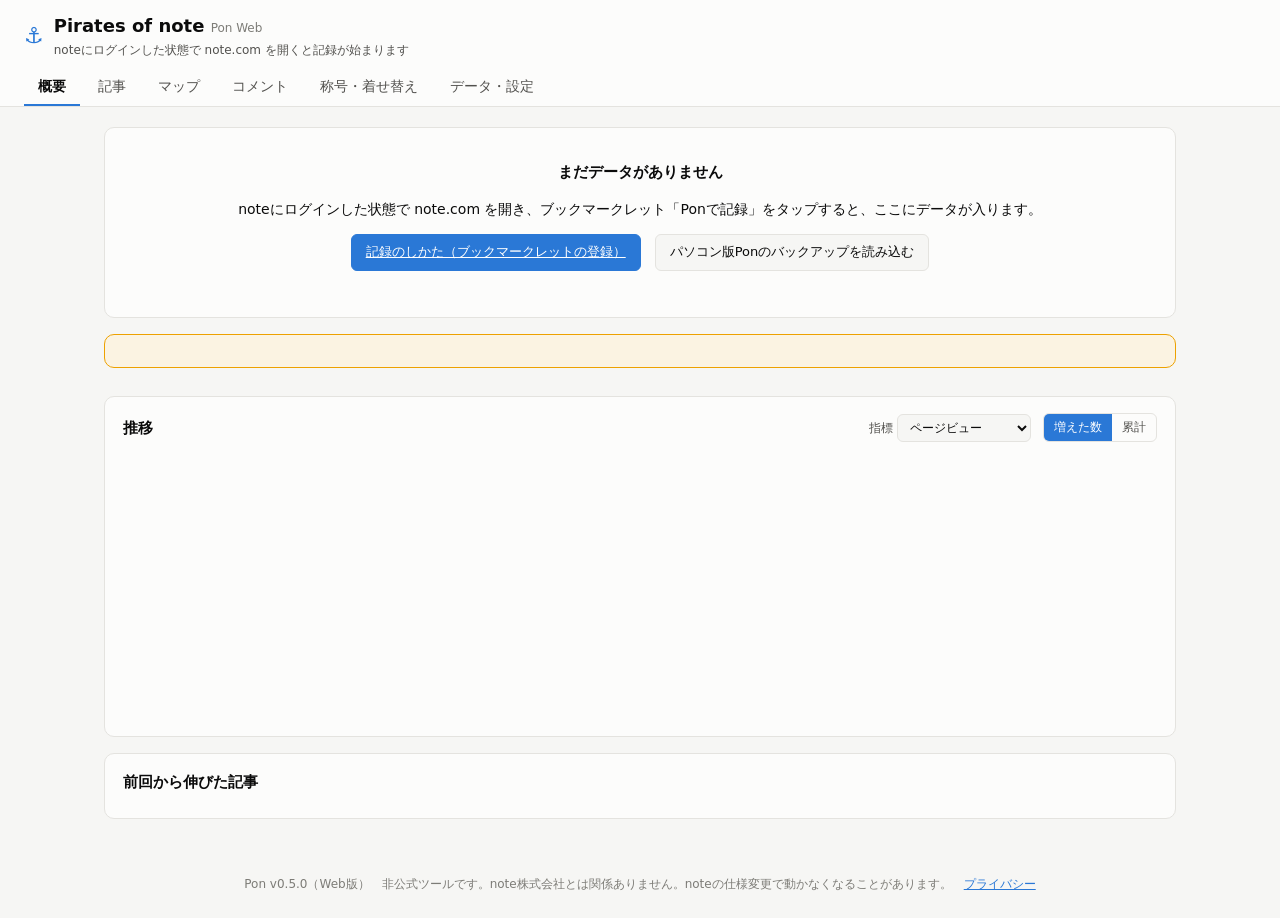
==== docs/index.html @ 09424269 "v0.5.0" ====
<!doctype html>
<html lang="ja">
<head>
<meta charset="utf-8">
<meta name="viewport" content="width=device-width,initial-scale=1">
<title>Pirates of note</title>
<meta name="theme-color" content="#1e56a0">
<meta name="description" content="自分のnoteのアクセス数値を記録・分析する非公式ツール（Web版）">
<link rel="manifest" href="manifest.webmanifest">
<link rel="icon" href="icons/icon-192.png">
<link rel="apple-touch-icon" href="icons/apple-touch-icon.png">
<link rel="stylesheet" href="app/dashboard.css">
<script src="app/theme-boot.js"></script>
</head>
<body>
<header class="top">
  <div class="brand">
    <span class="logo" aria-hidden="true">⚓</span>
    <div>
      <h1>Pirates of note <span class="meta">Pon Web</span></h1>
      <p class="sub" id="whoami">読み込み中…</p>
    </div>
  </div>
  <nav class="tabs" role="tablist">
    <button role="tab" data-tab="overview" aria-selected="true">概要</button>
    <button role="tab" data-tab="articles">記事</button>
    <button role="tab" data-tab="map">マップ</button>
    <button role="tab" data-tab="comments">コメント <span class="pill" id="unrepliedBadge" hidden></span></button>
    <button role="tab" data-tab="crew">称号・着せ替え</button>
    <button role="tab" data-tab="data">データ・設定</button>
  </nav>
</header>

<main>
  <!-- 概要 -->
  <section id="tab-overview" class="tab">
    <div id="emptyState" class="card empty" hidden>
      <h2>まだデータがありません</h2>
      <p class="ext-only">noteにログインした状態で、note.com のページを開くと自動で記録が始まります（1日1回）。</p>
      <p class="ext-only"><button class="btn primary" data-action="run-now">今すぐ記録する</button></p>
      <p class="web-only">noteにログインした状態で note.com を開き、ブックマークレット「Ponで記録」をタップすると、ここにデータが入ります。</p>
      <p class="web-only"><a class="btn primary" href="install.html">記録のしかた（ブックマークレットの登録）</a>　<label class="btn">パソコン版Ponのバックアップを読み込む<input type="file" accept="application/json" class="importFileAlt" hidden></label></p>
    </div>
    <div id="backupBanner" class="card banner web-only" hidden></div>
    <div class="kpis" id="kpis"></div>
    <p class="meta" id="snapMeta"></p>

    <div class="card">
      <div class="card-head">
        <h2 id="chartTitle">推移</h2>
        <div class="controls">
          <label>指標
            <select id="metricSel">
              <option value="pv">ページビュー</option>
              <option value="imp">インプレッション</option>
              <option value="like">スキ</option>
              <option value="comment">コメント</option>
              <option value="follower">フォロワー</option>
            </select>
          </label>
          <div class="seg" role="group" aria-label="表示方法">
            <button data-mode="diff" aria-pressed="true">増えた数</button>
            <button data-mode="total" aria-pressed="false">累計</button>
          </div>
        </div>
      </div>
      <div id="chart" class="chart"></div>
      <p class="hint" id="chartHint"></p>
    </div>

    <div class="card">
      <div class="card-head"><h2>前回から伸びた記事</h2><span class="meta" id="growthMeta"></span></div>
      <ol class="rank" id="growthList"></ol>
    </div>
  </section>

  <!-- 記事 -->
  <section id="tab-articles" class="tab" hidden>
    <div class="card">
      <div class="card-head">
        <h2>どの記事がどう動いている？ <span class="meta" id="articleCount"></span></h2>
        <div class="seg" role="group" aria-label="表示">
          <button data-view="cards" aria-pressed="true">カード</button>
          <button data-view="table" aria-pressed="false">表</button>
        </div>
      </div>
      <div class="controls wrap">
        <div class="seg" role="group" aria-label="見る段階" id="stageSeg">
          <button data-stage="entry" aria-pressed="true">入口（IMP→PV）</button>
          <button data-stage="response" aria-pressed="false">反応（PV→スキ）</button>
        </div>
        <div class="seg" role="group" aria-label="並べ替え" id="orderSeg">
          <button data-order="new" aria-pressed="true">公開が新しい順</button>
          <button data-order="delta" aria-pressed="false">前回からの差が大きい順</button>
          <button data-order="pv" aria-pressed="false">PVが多い順</button>
          <button data-order="rate" aria-pressed="false">率が高い順</button>
        </div>
        <input type="search" id="articleSearch" placeholder="タイトルで絞り込み">
      </div>
      <p class="hint" id="cardsHint">棒はすべての記事で同じ物差し（対数目盛）です。縦の点線は全記事の中央値です。右端の数字は前回の記録からの増加です。</p>
      <div id="cardList"></div>
      <p id="cardMore" hidden><button class="btn" data-action="more-cards">さらに表示</button></p>
      <div class="table-wrap" id="tableWrap" hidden>
        <table class="grid" id="articleTable">
          <thead><tr>
            <th data-sort="title" class="l">タイトル</th>
            <th data-sort="publishedAt">公開日</th>
            <th data-sort="imp">IMP</th>
            <th data-sort="pv">PV</th>
            <th data-sort="dpv">PV 前回比</th>
            <th data-sort="like">スキ</th>
            <th data-sort="dlike">スキ 前回比</th>
            <th data-sort="comment">コメント</th>
            <th data-sort="ctr" title="PV ÷ インプレッション">開封率</th>
            <th data-sort="likeRate" title="スキ ÷ PV">スキ率</th>
          </tr></thead>
          <tbody></tbody>
        </table>
      </div>
    </div>
  </section>

  <!-- マップ -->
  <section id="tab-map" class="tab" hidden>
    <div class="card">
      <div class="card-head">
        <h2>全体の中でどんな位置？</h2>
        <div class="seg" role="group" aria-label="組み合わせ" id="mapSeg">
          <button data-map="a" aria-pressed="true">A: インプレッション → PV</button>
          <button data-map="b" aria-pressed="false">B: PV → スキ</button>
        </div>
      </div>
      <p class="hint" id="mapHint"></p>
      <div class="legend" id="mapLegend"></div>
      <div id="mapChart" class="chart map"></div>
    </div>
  </section>

  <!-- コメント -->
  <section id="tab-comments" class="tab" hidden>
    <div class="card">
      <div class="card-head">
        <h2>未返信のコメント <span class="meta" id="unrepliedMeta"></span></h2>
        <div class="controls">
          <button class="btn small ext-only" data-action="recheck">今すぐ確認し直す</button>
          <label class="check"><input type="checkbox" id="showDismissed"> 対応済みも表示</label>
        </div>
      </div>
      <p class="hint">自分の記事についたコメントのうち、あなたがまだ返信していないものです（noteの「作者が返信済みか」の情報を使っています）。<span class="ext-only">返信すると、この画面を開いたときや、記事のページで30秒ほど待つと自動で消えます。</span><span class="web-only">返信したあと、noteでもう一度「Ponで記録」をタップすると消えます。</span>返信しないと決めたものは「対応済み」にできます。</p>
      <div id="unrepliedList"></div>
      <h3 class="subhead">返信への返信（要確認）</h3>
      <p class="hint">あなたが返信したコメントに、相手からさらに返信が来たものです。noteの通知から拾っているため、直近2〜3週間分と、それ以降に届いたものが対象です。すでに返信していたら「確認済み」にしてください。</p>
      <div id="threadList"></div>
    </div>

    <div class="card">
      <div class="card-head"><h2>自分がコメントした記事 <span class="meta" id="myCommentsMeta"></span></h2></div>
      <p class="hint">他の人の記事を開いたときにコメント欄から見つけたものと、通知（あなたのコメントへの返信・スキ）から見つけたものを記録しています。noteには自分のコメント一覧の機能がないため、拡張機能を入れる前のコメントは、その記事を開き直すか、返信・スキの通知が来たときに追加されます。</p>
      <div id="myCommentsList"></div>
    </div>
  </section>

  <!-- データ・設定 -->
  <!-- 称号・着せ替え -->
  <section id="tab-crew" class="tab" hidden>
    <div class="card perk-status" id="perkStatus"></div>
    <div class="crew-grid">
      <div class="card">
        <h2>称号</h2>
        <p class="hint">画面の上、名前の前に表示されます。海賊・海軍・海の住人の肩書から選ぶか、「自由に名乗る」で好きな肩書を入れてください（16文字まで）。</p>
        <p><select id="titleSel" aria-label="称号"></select></p>
        <p><input type="text" id="titleCustom" maxlength="16" placeholder="例：砂漠の航海士" aria-label="自由な称号" hidden></p>
        <p class="meta" id="titleMsg"></p>
      </div>
      <div class="wanted" id="wanted" aria-label="手配書（称号のプレビュー）"></div>
    </div>
    <div class="card">
      <h2>着せ替え</h2>
      <div class="themes" id="themeList"></div>
      <p class="hint">グラフの色（インプレッション＝青、PV＝橙、スキ＝緑）は、どの着せ替えでも同じです。パソコンやスマホの「ダークモード」に合わせて、暗い配色にも切り替わります。</p>
    </div>
    <div class="card">
      <h2>特別な称号</h2>
      <p class="hint">作者ジァン=サマー（@jeanjeanjean）の記事にスキ・コメント・引用をすると増えます。引用は、Ponに記録した自分の記事の本文に、彼の記事のURL（埋め込み）があるかで判定します。</p>
      <ul class="unlocks" id="unlockList"></ul>
    </div>
  </section>

  <section id="tab-data" class="tab" hidden>
    <div class="card explain">
      <h2>「記録」と「ダウンロード」の違い</h2>
      <div class="flow">
        <span class="fstep">note</span><span class="farrow">→</span>
        <span class="fstep store">Ponに<b>記録</b><small>このブラウザの中</small></span><span class="farrow">→</span>
        <span class="fstep file">⬇ <b>ダウンロード</b><small>パソコンのファイル</small></span>
      </div>
      <p class="hint"><b>記録</b>は、Ponがグラフや一覧を表示するために、このブラウザの中にデータを貯めておくことです。ファイルとしては見えません。<br>
      <b>⬇ ダウンロード</b>のボタンを押すと、パソコンの「ダウンロード」フォルダにファイル（CSVなど）が保存され、Excelなどで開けます。</p>
    </div>

    <div class="card web-only">
      <h2>記録する</h2>
      <p>noteにログインした状態で <a href="https://note.com/" target="_blank" rel="noopener">note.com</a> を開き、ブックマークレット「<b>Ponで記録</b>」をタップします。記録が終わると自動でこの画面に戻り、データが追加されます。</p>
      <p><a class="btn primary" href="install.html">ブックマークレットの登録方法</a></p>
      <p class="hint">スマホでは自動では記録されません。毎日1回タップすると、日ごとの増え方がきれいに記録されます。本文の保存はパソコン版Pon（Chrome拡張機能）でできます。</p>
    </div>

    <div class="card ext-only">
      <h2>noteから記録する</h2>
      <p><button class="btn primary" data-action="run-now">今すぐ記録する</button> <span class="meta" id="runStatus"></span></p>
      <p class="hint">noteのタブが開いていない場合は、noteのトップページを裏で開いて記録し、終わったら自動で閉じます。noteへのアクセスは1秒以上の間隔をあけて行います。</p>
      <div class="settings">
        <label class="check"><input type="checkbox" data-setting="autoCollect"> note を開いたときに1日1回、自動で記録する</label>
        <label class="check"><input type="checkbox" data-setting="checkComments"> 未返信コメントを確認する（6時間ごと）</label>
        <label class="check"><input type="checkbox" data-setting="recordMyComments"> 自分が書いたコメントを記録する</label>
      </div>
    </div>

    <div class="card">
      <div class="card-head"><h2>記事の本文をダウンロード</h2></div>
      <p class="hint ext-only">ボタンを押すと、Ponにまだ記録していない記事の本文をnoteから取り込んでから、<b>全記事分のファイルをパソコンにダウンロード</b>します。初回は1記事1秒以上の間隔をあけるため、約200記事で4分ほどかかります（その間はこの画面を開いたままにしてください）。2回目からは、新しい記事の分だけ取り込むのですぐに終わります。</p>
      <p class="hint web-only">Web版では本文をnoteから取り込めません。パソコン版Pon（Chrome拡張機能）のバックアップを読み込むと、ここからダウンロードできます。</p>
      <div class="btn-row">
        <button class="btn primary dl" data-action="bodies-csv">⬇ 全記事の本文をダウンロード（CSV）</button>
        <button class="btn dl" data-action="bodies-md">⬇ 全記事の本文をダウンロード（Markdown・ZIP）</button>
      </div>
      <p class="meta"><span id="bodyProgress"></span> <button class="btn small" id="bodyStop" data-action="bodies-stop" hidden>止める</button></p>
      <p class="meta">Ponに記録済みの本文：<span id="bodyMeta"></span></p>
      <details class="more">
        <summary>くわしい設定・説明</summary>
        <p class="hint">CSVの列は GAS版の「記事一覧」シートと同じ順（A:URL / B:タイトル / C:本文 / D:日付）で、後ろに文字数・ハッシュタグ・有料/無料などが続きます。本文が3万文字を超える記事は「本文(続き2)」以降の列に分けています（Excelの1セルの上限対策）。1記事だけ欲しいときは、「記事」タブの各記事にある「⬇ 本文をダウンロード」を押してください。</p>
        <p class="ext-only"><button class="btn small" data-action="bodies-all">記事を書き直したときに：全記事の本文を取り込み直してダウンロード</button></p>
        <label class="check ext-only"><input type="checkbox" data-setting="saveBodies"> 新しく公開した記事の本文を、毎日の記録のときにPonに取り込んでおく</label>
      </details>
    </div>

    <div class="card">
      <h2>数値のダウンロード・バックアップ</h2>
      <div class="btn-row">
        <button class="btn dl" data-action="csv-latest">⬇ 最新の数値をダウンロード（CSV）</button>
        <button class="btn dl" data-action="csv-all">⬇ これまでの全記録をダウンロード（CSV）</button>
      </div>
      <h3 class="subhead">バックアップ</h3>
      <p class="hint">Ponに記録したデータは、このブラウザの中にだけあります。<span class="ext-only">拡張機能を削除すると消えるので、</span><span class="web-only">ブラウザの「Cookieとサイトデータ」を削除すると消え、機種変更でも引き継がれないので、</span>ときどきバックアップファイルをダウンロードしておいてください。パソコン版とWeb版のバックアップは互いに読み込めます。<span id="storageInfo"></span></p>
      <div class="btn-row">
        <button class="btn dl" data-action="json-backup">⬇ バックアップをダウンロード（JSON）</button>
        <button class="btn web-only" data-action="share-backup">⬆ バックアップを共有（ドライブ等に保存）</button>
        <label class="btn">⬆ バックアップファイルから復元<input type="file" accept="application/json" id="importFile" hidden></label>
      </div>
    </div>

    <div class="card">
      <h2>動作ログ</h2>
      <ul class="logs" id="logList"></ul>
    </div>

    <div class="card danger">
      <h2>データの削除</h2>
      <p><button class="btn danger" data-action="wipe">Ponに記録したデータをすべて削除</button></p><p class="hint">ダウンロードしたファイル（パソコンの「ダウンロード」フォルダにあるもの）は消えません。</p>
    </div>
  </section>
</main>

<footer class="foot">
  <span class="ver" id="ponVersion"></span>非公式ツールです。note株式会社とは関係ありません。noteの仕様変更で動かなくなることがあります。<span class="web-only">　<a href="privacy.html">プライバシー</a></span>
</footer>

<div id="tooltip" class="tooltip" role="status" hidden></div>
<script src="app/env.js"></script>
<script src="app/db.js"></script>
<script src="app/store.js"></script>
<script src="app/web.js"></script>
<script src="app/dashboard.js"></script>
<script src="app/views.js"></script>
<script src="app/bodies.js"></script>
<script src="app/perks.js"></script>
<script src="app/webapp.js"></script>
</body>
</html>
---- docs/app/dashboard.css ----
[hidden] { display: none !important; }
.foot .ver { font-variant-numeric: tabular-nums; }
:root {
  color-scheme: light;
  --bg: #f6f6f4;
  --surface: #fcfcfb;
  --line: #e4e3df;
  --grid: #ecebe7;
  --text: #0b0b0b;
  --text-2: #52514e;
  --muted: #7d7c77;
  --accent: #2a78d6;
  --series-1: #2a78d6;
  --good: #1a7f37;
  --bad: #c62a2a;
  --danger: #c62a2a;
  --pill: #e34948;
  --radius: 10px;
}
@media (prefers-color-scheme: dark) {
  :root {
    color-scheme: dark;
    --bg: #121211;
    --surface: #1a1a19;
    --line: #2e2e2c;
    --grid: #262624;
    --text: #ffffff;
    --text-2: #c3c2b7;
    --muted: #8f8e87;
    --accent: #3987e5;
    --series-1: #3987e5;
    --good: #4cc26b;
    --bad: #ff7b72;
    --danger: #ff7b72;
    --pill: #e66767;
  }
}
* { box-sizing: border-box; }
body { margin: 0; background: var(--bg); color: var(--text); font: 14px/1.6 system-ui, -apple-system, "Hiragino Sans", "Noto Sans JP", "Yu Gothic UI", sans-serif; }
h1 { font-size: 18px; margin: 0; }
h2 { font-size: 15px; margin: 0 0 8px; }
a { color: var(--accent); }
.top { position: sticky; top: 0; z-index: 5; background: var(--surface); border-bottom: 1px solid var(--line); padding: 12px 24px 0; }
.brand { display: flex; gap: 10px; align-items: center; }
.logo { font-size: 22px; color: var(--accent); }
.sub { margin: 0; color: var(--text-2); font-size: 12px; }
.tabs { display: flex; gap: 4px; margin-top: 10px; overflow-x: auto; }
.tabs button { border: 0; background: none; color: var(--text-2); padding: 8px 14px; font-size: 14px; border-bottom: 2px solid transparent; cursor: pointer; white-space: nowrap; }
.tabs button[aria-selected="true"] { color: var(--text); border-bottom-color: var(--accent); font-weight: 600; }
.pill { display: inline-block; min-width: 18px; padding: 0 6px; border-radius: 9px; background: var(--pill); color: #fff; font-size: 11px; line-height: 18px; text-align: center; }
main { max-width: 1120px; margin: 0 auto; padding: 20px 24px 40px; }
.card { background: var(--surface); border: 1px solid var(--line); border-radius: var(--radius); padding: 16px 18px; margin-bottom: 16px; }
.card-head { display: flex; justify-content: space-between; align-items: center; gap: 12px; flex-wrap: wrap; margin-bottom: 8px; }
.card-head h2 { margin: 0; }
.empty { text-align: center; padding: 32px; }
.meta { color: var(--muted); font-size: 12px; font-weight: normal; }
.hint { color: var(--text-2); font-size: 12px; margin: 4px 0 10px; }
.kpis { display: grid; grid-template-columns: repeat(auto-fit, minmax(160px, 1fr)); gap: 12px; margin-bottom: 6px; }
.kpi { background: var(--surface); border: 1px solid var(--line); border-radius: var(--radius); padding: 12px 14px; }
.kpi .label { color: var(--text-2); font-size: 12px; }
.kpi .value { font-size: 24px; font-weight: 600; font-variant-numeric: tabular-nums; }
.kpi .delta { font-size: 12px; color: var(--text-2); font-variant-numeric: tabular-nums; }
.delta.up { color: var(--good); }
.delta.down { color: var(--bad); }
.controls { display: flex; gap: 12px; align-items: center; flex-wrap: wrap; font-size: 12px; color: var(--text-2); }
select, input[type="search"] { font: inherit; padding: 5px 8px; border: 1px solid var(--line); border-radius: 6px; background: var(--bg); color: var(--text); }
.seg { display: inline-flex; border: 1px solid var(--line); border-radius: 6px; overflow: hidden; }
.seg button { border: 0; background: none; color: var(--text-2); padding: 5px 10px; font-size: 12px; cursor: pointer; }
.seg button[aria-pressed="true"] { background: var(--accent); color: #fff; }
.chart { width: 100%; min-height: 260px; position: relative; }
.chart svg { display: block; width: 100%; height: 280px; overflow: visible; }
.chart .axis text { fill: var(--muted); font-size: 11px; }
.chart .gridline { stroke: var(--grid); stroke-width: 1; }
.chart .baseline { stroke: var(--line); stroke-width: 1; }
.chart .series { fill: none; stroke: var(--series-1); stroke-width: 2; stroke-linejoin: round; stroke-linecap: round; }
.chart .dot { fill: var(--series-1); stroke: var(--surface); stroke-width: 2; }
.chart .dot.multi { fill: var(--surface); stroke: var(--series-1); stroke-width: 2; }
.chart .cross { stroke: var(--muted); stroke-width: 1; stroke-dasharray: 3 3; }
.chart .hit { fill: transparent; cursor: crosshair; }
.chart .nodata { display: flex; align-items: center; justify-content: center; height: 260px; color: var(--muted); text-align: center; padding: 0 16px; }
.tooltip { position: fixed; z-index: 20; pointer-events: none; background: var(--surface); color: var(--text); border: 1px solid var(--line); border-radius: 8px; padding: 8px 10px; font-size: 12px; box-shadow: 0 4px 16px rgba(0,0,0,.12); max-width: 260px; }
.tooltip .t-value { font-size: 15px; font-weight: 600; font-variant-numeric: tabular-nums; }
.rank { margin: 0; padding-left: 1.6em; }
.rank li { padding: 4px 0; border-bottom: 1px solid var(--grid); }
.rank li:last-child { border-bottom: 0; }
.rank .num { float: right; font-variant-numeric: tabular-nums; color: var(--text-2); }
.table-wrap { overflow-x: auto; }
table.grid { width: 100%; border-collapse: collapse; font-size: 13px; }
.grid th, .grid td { padding: 6px 8px; border-bottom: 1px solid var(--grid); text-align: right; white-space: nowrap; font-variant-numeric: tabular-nums; }
.grid th { position: sticky; top: 0; background: var(--surface); color: var(--text-2); font-weight: 600; cursor: pointer; user-select: none; }
.grid th[aria-sort="descending"]::after { content: " ▼"; }
.grid th[aria-sort="ascending"]::after { content: " ▲"; }
.grid .l { text-align: left; white-space: normal; min-width: 240px; }
.grid tbody tr:hover { background: var(--bg); }
.up { color: var(--good); }
.down { color: var(--bad); }
.group { border-top: 1px solid var(--grid); padding: 10px 0; }
.group:first-child { border-top: 0; }
.group-title { font-weight: 600; }
.item { display: flex; gap: 10px; align-items: flex-start; padding: 8px 0 0 12px; }
.item .body { flex: 1; min-width: 0; }
.item .who { font-size: 12px; color: var(--text-2); }
.item .text { margin: 2px 0 0; overflow-wrap: anywhere; }
.item.dismissed { opacity: .5; }
.tag { display: inline-block; font-size: 11px; padding: 0 6px; border-radius: 4px; border: 1px solid var(--line); color: var(--text-2); margin-left: 4px; }
.btn { display: inline-block; font: inherit; font-size: 13px; padding: 7px 14px; border-radius: 6px; border: 1px solid var(--line); background: var(--bg); color: var(--text); cursor: pointer; }
.btn.small { padding: 3px 10px; font-size: 12px; }
.btn.primary { background: var(--accent); border-color: var(--accent); color: #fff; }
.btn.danger { color: var(--danger); border-color: var(--danger); background: none; }
.btn:disabled { opacity: .5; cursor: default; }
.btn-row { display: flex; gap: 8px; flex-wrap: wrap; }
.settings { display: grid; gap: 6px; margin-top: 8px; }
.check { display: inline-flex; gap: 6px; align-items: center; font-size: 13px; color: var(--text); }
.logs { list-style: none; margin: 0; padding: 0; max-height: 240px; overflow: auto; font-size: 12px; }
.logs li { padding: 3px 0; border-bottom: 1px solid var(--grid); color: var(--text-2); }
.logs li.error { color: var(--bad); }
.foot { text-align: center; color: var(--muted); font-size: 12px; padding: 0 16px 24px; }
@media (max-width: 640px) {
  .top { padding: 10px 16px 0; }
  main { padding: 16px; }
}

.subhead { font-size: 14px; margin: 18px 0 4px; padding-top: 12px; border-top: 1px solid var(--line); }

/* ---------- 記事カード ---------- */
:root { --c-imp: #2a78d6; --c-pv: #eb6834; --c-like: #1baf7a; --track: #ecebe7; }
@media (prefers-color-scheme: dark) { :root { --c-imp: #3987e5; --c-pv: #d95926; --c-like: #199e70; --track: #2a2a28; } }
.controls.wrap { margin: 4px 0 8px; }
.acard { border-top: 1px solid var(--line); padding: 14px 0; }
.acard:first-of-type { border-top: 0; }
.atitle { font-size: 15px; font-weight: 600; color: var(--text); text-decoration: none; }
.atitle:hover { text-decoration: underline; }
.ameta { font-size: 12px; color: var(--muted); margin: 2px 0 8px; }
.mrow { display: grid; grid-template-columns: 64px 1fr 72px 64px; gap: 10px; align-items: center; margin: 4px 0; font-size: 12px; }
.mlabel { color: var(--text-2); }
.mbar { position: relative; height: 10px; background: var(--track); border-radius: 5px; }
.mbar.none { background: none; }
.mbar .fill { position: absolute; left: 0; top: 0; bottom: 0; border-radius: 5px; }
.fill.c-imp { background: var(--c-imp); } .fill.c-pv { background: var(--c-pv); } .fill.c-like { background: var(--c-like); }
.mbar .med { position: absolute; top: -3px; bottom: -3px; border-left: 1.5px dashed var(--text-2); }
.mval { text-align: right; font-variant-numeric: tabular-nums; font-size: 14px; color: var(--text); }
.mdelta { text-align: right; font-variant-numeric: tabular-nums; color: var(--muted); }
.mdelta.up { color: var(--good); }
.afoot { display: flex; justify-content: space-between; align-items: center; margin-top: 8px; padding-top: 8px; border-top: 1px dashed var(--grid); }
.rate { display: flex; gap: 10px; align-items: baseline; }
.rlabel { font-size: 12px; color: var(--text-2); }
.rvalue { font-size: 20px; font-weight: 600; font-variant-numeric: tabular-nums; }
.rvalue.up { color: var(--good); }
.atrend { margin-top: 8px; }
.mini { width: 100%; max-width: 560px; height: 120px; display: block; }
.mini .mbar-fill { fill: var(--c-pv); }
.mini .axis-t { fill: var(--muted); font-size: 10px; }
.mini .baseline { stroke: var(--line); }
/* ---------- マップ ---------- */
.chart.map svg { height: auto; }
.chart .pt { stroke: var(--surface); stroke-width: 2; cursor: pointer; }
.chart .pt.past { fill: var(--muted); fill-opacity: .55; }
.chart .pt.recent { fill: var(--series-1); }
.chart .pt:hover { stroke: var(--text); }
.chart .guide { stroke: var(--muted); stroke-width: 1; stroke-dasharray: 4 4; opacity: .7; }
.chart .guide-t { fill: var(--muted); font-size: 11px; }
.legend { display: flex; gap: 16px; font-size: 12px; color: var(--text-2); margin: 4px 0 8px; }
.lg { display: inline-flex; gap: 6px; align-items: center; }
.sw { width: 10px; height: 10px; border-radius: 50%; display: inline-block; }
.sw.recent { background: var(--series-1); }
.sw.past { background: var(--muted); opacity: .55; }
@media (max-width: 640px) { .mrow { grid-template-columns: 48px 1fr 56px 48px; gap: 6px; } }
.mini .mbar-fill.like { fill: var(--c-like); }

/* ---------- 拡張機能版 / Web版の出し分け ---------- */
.web-only { display: none !important; }
html.web .web-only { display: revert !important; }
html.web .ext-only { display: none !important; }
html.web .btn.web-only, html.web label.btn.web-only, html.web a.btn.web-only { display: inline-block !important; }
.banner { border-color: #eda100; background: color-mix(in srgb, #eda100 10%, var(--surface)); }
.banner p { margin: 4px 0; }

/* ---------- トースト（Web版の通知） ---------- */
.toast { position: fixed; left: 16px; right: 16px; bottom: 16px; z-index: 30; max-width: 480px; margin: 0 auto; background: var(--text); color: var(--surface); padding: 12px 16px; border-radius: 10px; font-size: 14px; box-shadow: 0 6px 20px rgba(0,0,0,.25); }
.toast.error { background: var(--bad); color: #fff; }

/* ---------- 記録とダウンロードの説明 ---------- */
.flow { display: flex; align-items: stretch; gap: 8px; flex-wrap: wrap; margin: 6px 0 10px; }
.fstep { display: flex; flex-direction: column; justify-content: center; align-items: center; min-width: 110px; padding: 8px 12px; border: 1px solid var(--line); border-radius: 10px; background: var(--bg); font-size: 14px; text-align: center; }
.fstep small { color: var(--muted); font-size: 11px; }
.fstep.store { border-color: var(--accent); }
.fstep.file { border-color: var(--good); color: var(--good); }
.farrow { align-self: center; color: var(--muted); }
.btn.dl { font-weight: 600; }
.btn.primary.dl { background: var(--good); border-color: var(--good); }
details.more summary { cursor: pointer; color: var(--text-2); font-size: 13px; margin-top: 6px; }

/* ---------- 称号・着せ替え ---------- */
input[type="text"] { font: inherit; padding: 6px 10px; border: 1px solid var(--line); border-radius: 6px; background: var(--bg); color: var(--text); width: 100%; max-width: 320px; }
#titleSel { min-width: 240px; max-width: 100%; }
#titleMsg.bad { color: var(--bad); }
.title-chip { display: inline-block; margin-right: 6px; padding: 0 8px; border-radius: 4px; background: var(--accent); color: #fff; font-size: 11px; font-weight: 700; line-height: 18px; letter-spacing: .04em; vertical-align: 1px; }
.crew-grid { display: grid; grid-template-columns: 1fr 240px; gap: 16px; align-items: start; }
.crew-grid > .card { margin-bottom: 0; }
@media (max-width: 640px) { .crew-grid { grid-template-columns: 1fr; } .wanted { max-width: 260px; margin: 0 auto; } }
.crew-grid + .card { margin-top: 16px; }
/* 手配書：どの着せ替えでも羊皮紙 */
.wanted { background: radial-gradient(circle at 30% 20%, #f7ecd0, #e9d6a8 70%, #d9bf86); color: #3a2710; border: 1px solid #b89a60; border-radius: 4px; padding: 14px 16px 12px; text-align: center; box-shadow: 0 2px 10px rgba(60,40,10,.25), inset 0 0 30px rgba(120,80,20,.25); font-family: "Hiragino Mincho ProN", "Yu Mincho", "YuMincho", "Noto Serif JP", serif; }
.w-head { font: 700 34px/1 Georgia, "Times New Roman", serif; letter-spacing: .12em; }
.w-photo { margin: 10px auto; width: 120px; height: 120px; display: flex; align-items: center; justify-content: center; font-size: 56px; background: #efe0bb; border: 2px solid #5b4020; }
.w-title { font-size: 13px; font-weight: 700; color: #7a1f14; min-height: 1.4em; }
.w-name { font-size: 20px; font-weight: 700; margin: 2px 0 6px; overflow-wrap: anywhere; }
.w-bounty { font: 700 20px/1.2 Georgia, serif; font-variant-numeric: tabular-nums; border-top: 1px solid #8a6a3a; border-bottom: 1px solid #8a6a3a; padding: 4px 0; }
.w-bounty span { font: 700 12px/1 "Hiragino Mincho ProN", "Yu Mincho", serif; margin-right: 4px; }
.w-foot { font: italic 11px/1 Georgia, serif; margin-top: 8px; opacity: .7; }
/* 着せ替えの選択肢 */
.themes { display: grid; grid-template-columns: repeat(auto-fill, minmax(170px, 1fr)); gap: 12px; }
.theme-opt { display: flex; flex-direction: column; gap: 4px; text-align: left; font: inherit; color: var(--text); background: var(--bg); border: 2px solid var(--line); border-radius: 10px; padding: 8px; cursor: pointer; }
.theme-opt[aria-pressed="true"] { border-color: var(--accent); box-shadow: 0 0 0 2px color-mix(in srgb, var(--accent) 25%, transparent); }
.theme-opt:disabled { cursor: default; opacity: .55; }
.tp { display: block; height: 72px; border-radius: 6px; overflow: hidden; position: relative; border: 1px solid rgba(0,0,0,.12); }
.tp-head { display: block; height: 16px; }
.tp-card { position: absolute; left: 10px; right: 10px; top: 24px; bottom: 8px; border: 1px solid; border-radius: 4px; padding: 6px; display: flex; flex-direction: column; gap: 5px; }
.tp-card i { display: block; height: 6px; border-radius: 3px; width: 60%; }
.tp-card i + i { width: 85%; }
.tp-name { font-weight: 700; font-size: 13px; }
.tp-desc { font-size: 11px; color: var(--muted); }
/* 特別な称号 */
.unlocks { list-style: none; margin: 0; padding: 0; }
.unlocks li { display: grid; grid-template-columns: 28px 1fr 110px; gap: 10px; align-items: center; padding: 8px 0; border-top: 1px solid var(--grid); }
.unlocks li:first-child { border-top: 0; }
.unlocks li:not(.ok):not(.king) .u-body b { color: var(--text-2); }
.u-mark { font-size: 18px; text-align: center; }
.u-body { display: flex; flex-direction: column; }
.u-prog { font-size: 12px; color: var(--text-2); text-align: right; font-variant-numeric: tabular-nums; }
.u-bar { display: block; height: 6px; background: var(--track); border-radius: 3px; margin-top: 3px; overflow: hidden; }
.u-bar span { display: block; height: 100%; background: var(--accent); }
.unlocks li.king .u-bar { display: none; }
.perk-status h2 { font-size: 16px; }

/* ---------- 着せ替え：共通の飾り ---------- */
html[data-theme] h1, html[data-theme] h2, html[data-theme] .tabs button, html[data-theme] .kpi .label { font-family: "Hiragino Mincho ProN", "Yu Mincho", "YuMincho", "Noto Serif JP", serif; }
html[data-theme] .top { border-bottom: 0; }
html[data-theme] .top .sub, html[data-theme] .top .meta { color: var(--head-sub); }
html[data-theme] .top h1 { color: var(--head-text); }
html[data-theme] .tabs button { color: var(--head-sub); }
html[data-theme] .tabs button[aria-selected="true"] { color: var(--head-text); border-bottom-color: var(--head-accent); }
html[data-theme] .top .title-chip { background: var(--head-accent); color: var(--head-chip-text); }
html[data-theme] .logo { color: var(--head-accent); }

/* 海賊船：羊皮紙と木の甲板 */
html[data-theme="pirate"] {
  --bg: #efe2c4; --surface: #f8efd9; --line: #cdb68a; --grid: #e3d3ae; --track: #e3d3ae;
  --text: #2b1d0e; --text-2: #5a4326; --muted: #8a7150;
  --accent: #8e2a1c; --series-1: #8e2a1c; --good: #2f6b2a; --bad: #a3261b; --danger: #a3261b; --pill: #a3261b;
  --head-bg: repeating-linear-gradient(180deg, #5b3a1e 0 22px, #4f321a 22px 23px), #4a2f17;
  --head-text: #f4e4bc; --head-sub: #d6bf8e; --head-accent: #d9a441; --head-chip-text: #2b1d0e;
}
html[data-theme="pirate"] body { background: radial-gradient(ellipse at top, #f5ead0, transparent 60%), radial-gradient(ellipse at bottom right, #e6d2a6, transparent 55%), var(--bg); min-height: 100vh; }
html[data-theme="pirate"] .top { background: var(--head-bg); box-shadow: 0 3px 0 #2e1c0c, 0 6px 14px rgba(40,20,5,.3); }
html[data-theme="pirate"] .card, html[data-theme="pirate"] .kpi { box-shadow: inset 0 0 0 3px var(--surface), inset 0 0 0 4px var(--line), 0 1px 3px rgba(60,40,10,.12); border-radius: 6px; }
@media (prefers-color-scheme: dark) {
  html[data-theme="pirate"] {
    color-scheme: dark;
    --bg: #17110a; --surface: #221910; --line: #4a3822; --grid: #33271a; --track: #33271a;
    --text: #f1e3c2; --text-2: #cdb68a; --muted: #9a8462;
    --accent: #d9a441; --series-1: #d9a441; --good: #7fbf6a; --bad: #e0705c; --danger: #e0705c; --pill: #c0392b;
    --head-bg: repeating-linear-gradient(180deg, #2b1c0e 0 22px, #24170b 22px 23px), #22160a;
  }
  html[data-theme="pirate"] body { background: radial-gradient(ellipse at top, #2a1d10, transparent 60%), var(--bg); }
  html[data-theme="pirate"] .btn.primary { color: #1a1108; }
}

/* 海軍本部：白い制服と紺の旗 */
html[data-theme="navy"] {
  --bg: #eef2f7; --surface: #ffffff; --line: #c9d4e3; --grid: #e2e8f1; --track: #e2e8f1;
  --text: #0d1b2e; --text-2: #3b4d66; --muted: #6b7c93;
  --accent: #1b3a6b; --series-1: #1b3a6b; --good: #1a7f37; --bad: #b3261e; --danger: #b3261e; --pill: #b3261e;
  --head-bg: #13294b; --head-text: #ffffff; --head-sub: #b9c7de; --head-accent: #ffffff; --head-chip-text: #13294b;
}
html[data-theme="navy"] .top { background: var(--head-bg); border-bottom: 4px solid transparent; border-image: repeating-linear-gradient(90deg, #ffffff 0 14px, #13294b 14px 28px) 4; }
html[data-theme="navy"] .card, html[data-theme="navy"] .kpi { border-top: 3px solid var(--accent); border-radius: 4px; }
@media (prefers-color-scheme: dark) {
  html[data-theme="navy"] {
    color-scheme: dark;
    --bg: #0b1320; --surface: #111c2e; --line: #22324a; --grid: #1a2940; --track: #1a2940;
    --text: #eef3fb; --text-2: #b3c1d8; --muted: #7f90aa;
    --accent: #7fa7e6; --series-1: #7fa7e6; --good: #4cc26b; --bad: #ff7b72; --danger: #ff7b72; --pill: #d9453b;
    --head-bg: #0a1a33;
  }
  html[data-theme="navy"] .btn.primary { color: #0b1320; }
}

/* 黄金の宝島 */
html[data-theme="treasure"] {
  --bg: #fbf6e6; --surface: #fffdf5; --line: #e6d39a; --grid: #f1e6c3; --track: #f1e6c3;
  --text: #2a2208; --text-2: #5c4c1a; --muted: #8d7b45;
  --accent: #a67c00; --series-1: #a67c00; --good: #2f7d32; --bad: #b3261e; --danger: #b3261e; --pill: #b3261e;
  --head-bg: linear-gradient(135deg, #b8860b, #7a5500 60%, #9c7406); --head-text: #fff8e0; --head-sub: #f3dea0; --head-accent: #ffe082; --head-chip-text: #3a2a00;
}
html[data-theme="treasure"] .top { background: var(--head-bg); box-shadow: 0 2px 0 #5a3f00; }
html[data-theme="treasure"] .card, html[data-theme="treasure"] .kpi { border-color: var(--line); box-shadow: 0 0 0 1px #fff inset, 0 2px 8px rgba(166,124,0,.12); }
@media (prefers-color-scheme: dark) {
  html[data-theme="treasure"] {
    color-scheme: dark;
    --bg: #14110a; --surface: #1d180d; --line: #4a3d17; --grid: #2e2612; --track: #2e2612;
    --text: #fbf1d0; --text-2: #d8c58c; --muted: #a08f5c;
    --accent: #e0b43c; --series-1: #e0b43c; --good: #7fcf84; --bad: #ff7b72; --danger: #ff7b72;
    --head-bg: linear-gradient(135deg, #5a4108, #2c1f02 60%, #4a3505);
  }
  html[data-theme="treasure"] .card, html[data-theme="treasure"] .kpi { box-shadow: 0 2px 8px rgba(0,0,0,.3); }
  html[data-theme="treasure"] .btn.primary { color: #14110a; }
}

/* 海賊王の旗艦（@jeanjeanjean 専用） */
html[data-theme="king"] {
  color-scheme: dark;
  --c-imp: #3987e5; --c-pv: #d95926; --c-like: #199e70;
  --bg: #1a1512; --surface: #241d18; --line: #4a3b2a; --grid: #332a21; --track: #332a21;
  --text: #f3e7c9; --text-2: #d8c49a; --muted: #a08d6a;
  --accent: #c9a227; --series-1: #c9a227; --good: #7fcf84; --bad: #ff6b5e; --danger: #ff6b5e; --pill: #b0171f;
  --head-bg: linear-gradient(180deg, #0d0b0a, #1f0708); --head-text: #f5d77a; --head-sub: #c9ae6a; --head-accent: #c9a227; --head-chip-text: #1a1512;
}
html[data-theme="king"] .top { background: var(--head-bg); border-bottom: 3px solid #8b0f16; box-shadow: 0 3px 0 #c9a227; }
html[data-theme="king"] .card, html[data-theme="king"] .kpi { border-color: #5a4630; box-shadow: inset 0 0 0 1px rgba(201,162,39,.25); }
html[data-theme="king"] .btn.primary { color: #1a1512; }
@media (max-width: 640px) {
  .themes { grid-template-columns: repeat(2, 1fr); gap: 8px; }
  .tp { height: 56px; }
  .tp-desc { display: none; }
  .unlocks li { grid-template-columns: 24px 1fr 64px; gap: 8px; }
}
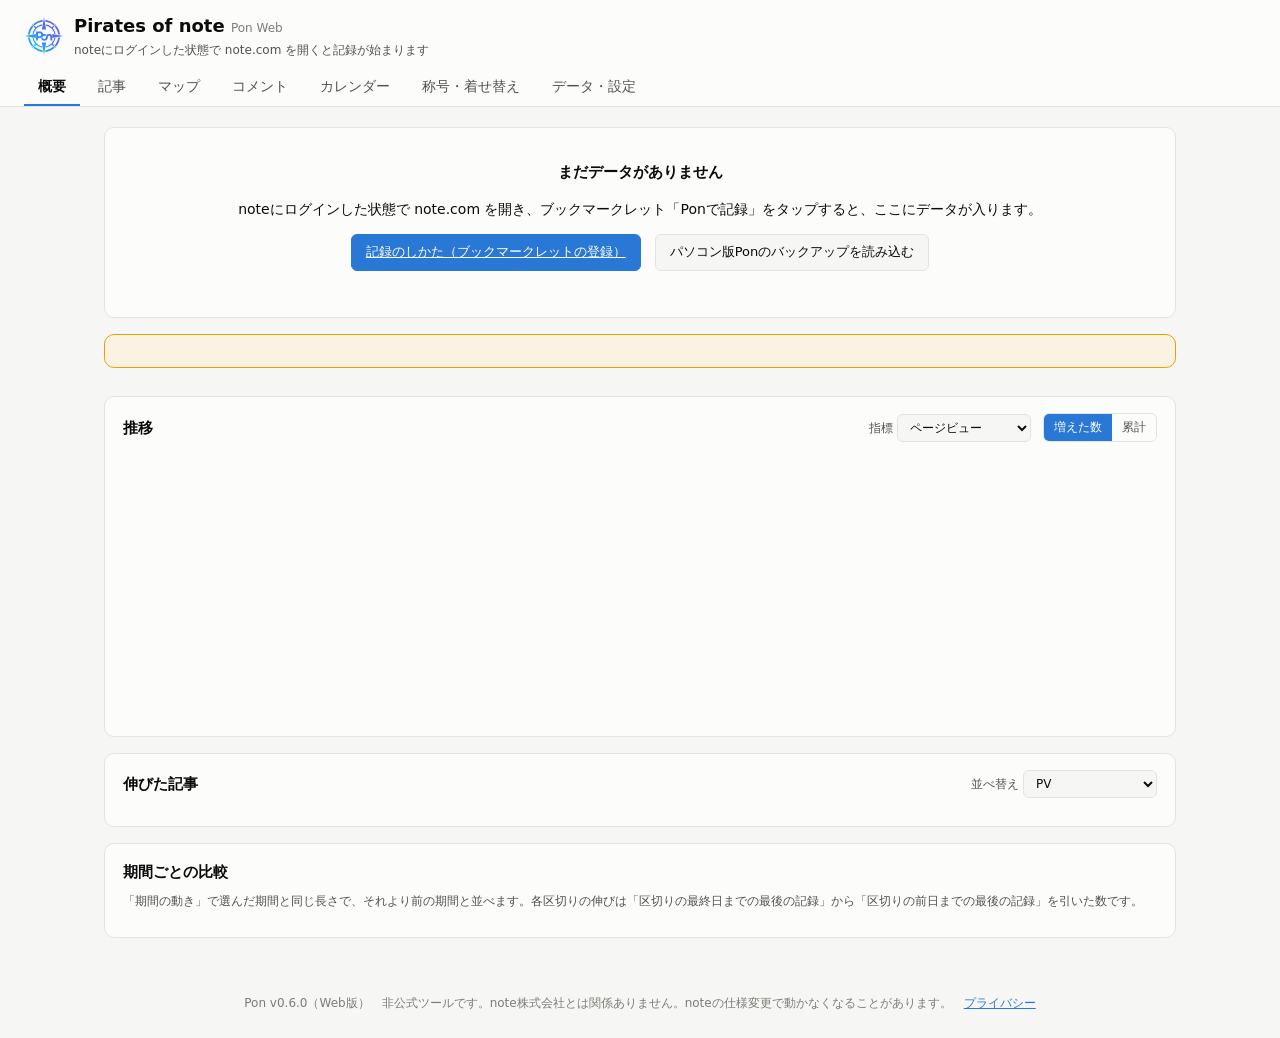
==== commit 1a8dafb9: "v0.6.0" ====
--- a/docs/index.html
+++ b/docs/index.html
@@ -15,7 +15,7 @@
 <body>
 <header class="top">
   <div class="brand">
-    <span class="logo" aria-hidden="true">⚓</span>
+    <span class="logo" aria-hidden="true"><svg xmlns="http://www.w3.org/2000/svg" viewBox="0 0 100 100" role="img" aria-label="Pon"><defs><linearGradient id="ponlg" gradientUnits="userSpaceOnUse" x1="14" y1="86" x2="86" y2="14"><stop offset="0" stop-color="#14c3ea"/><stop offset="0.5" stop-color="#3a7df6"/><stop offset="1" stop-color="#7b57f2"/></linearGradient><mask id="ponlm" maskUnits="userSpaceOnUse" x="0" y="0" width="100" height="100"><circle cx="50" cy="50" r="37.8" fill="none" stroke="#fff" stroke-width="4.6"/><path d="M50.00,3.00L44.75,33.50L55.25,33.50Z M50.00,97.00L55.25,66.50L44.75,66.50Z M98.00,50.00L70.50,44.75L70.50,55.25Z M2.00,50.00L29.50,55.25L29.50,44.75Z M81.11,18.89L68.10,28.79L71.21,31.90Z M81.11,81.11L71.21,68.10L68.10,71.21Z M18.89,81.11L31.90,71.21L28.79,68.10Z M18.89,18.89L28.79,31.90L31.90,28.79Z" fill="#000" stroke="#000" stroke-width="2.6" stroke-linejoin="round"/><circle cx="50" cy="50" r="27.8" fill="none" stroke="#fff" stroke-width="2.7"/><path d="M50.00,3.00L44.75,33.50L55.25,33.50Z M50.00,97.00L55.25,66.50L44.75,66.50Z M98.00,50.00L70.50,44.75L70.50,55.25Z M2.00,50.00L29.50,55.25L29.50,44.75Z" fill="#000" stroke="#000" stroke-width="2.6" stroke-linejoin="round"/><path d="M50.00,3.00L44.75,33.50L55.25,33.50Z M50.00,97.00L55.25,66.50L44.75,66.50Z M98.00,50.00L70.50,44.75L70.50,55.25Z M2.00,50.00L29.50,55.25L29.50,44.75Z M81.11,18.89L68.10,28.79L71.21,31.90Z M81.11,81.11L71.21,68.10L68.10,71.21Z M18.89,81.11L31.90,71.21L28.79,68.10Z M18.89,18.89L28.79,31.90L31.90,28.79Z" fill="#fff"/><g transform="translate(30.200 38.580) scale(0.018828) translate(-35.0 -36.0)"><g transform="translate(0.000000,1302.000000) scale(0.100000,-0.100000)" fill="#fff" stroke="none"><path d="M376 12639 l-26 -20 0 -6043 0 -6043 21 -27 20 -26 1274 0 c1238 0 1273 1 1296 19 l24 19 5 1697 5 1697 23 18 c22 18 77 19 1285 23 1416 5 1443 6 1897 82 670 112 1349 375 1875 728 380 254 756 594 1040 942 688 840 1101 1139 1769 1278 148 30 156 31 426 31 271 0 277 -1 425 -32 329 -71 590 -186 867 -384 103 -74 129 -65 163 57 162 590 482 1195 927 1753 54 68 98 131 98 141 0 58 -341 267 -640 392 -469 196 -923 311 -1382 350 -177 16 -836 5 -953 -15 -49 -8 -142 -22 -205 -31 -63 -9 -158 -27 -210 -41 -52 -13 -101 -24 -110 -24 -22 0 -238 -61 -347 -99 -50 -17 -106 -31 -125 -31 -58 0 -67 20 -94 207 -113 807 -488 1563 -1058 2137 -175 176 -410 364 -626 500 -107 68 -358 216 -366 216 -2 0 -50 23 -106 51 -549 272 -1249 446 -1968 489 -100 6 -1156 10 -2681 10 l-2516 0 -27 -21z m5044 -2319 c466 -48 858 -215 1177 -499 295 -263 501 -685 553 -1136 89 -760 -147 -1478 -620 -1891 -275 -239 -558 -373 -960 -454 -215 -43 -391 -49 -1561 -50 -963 0 -966 0 -993 21 l-26 20 0 1978 c0 1691 2 1980 14 1997 13 17 32 19 238 25 370 10 2061 2 2178 -11z M17310 9290 c-115 -9 -512 -67 -545 -80 -13 -5 -64 -17 -112 -26 -517 -96 -1189 -401 -1598 -723 -601 -475 -1049 -1070 -1317 -1751 -45 -115 -165 -484 -178 -548 -7 -31 -20 -88 -31 -127 -10 -38 -27 -128 -39 -199 -11 -71 -22 -132 -25 -136 -3 -4 -14 -99 -25 -211 -11 -112 -22 -213 -25 -224 -2 -11 -9 -139 -15 -285 -14 -359 -27 -499 -61 -670 -120 -601 -390 -1040 -810 -1318 -124 -82 -442 -232 -492 -232 -7 0 -51 -11 -98 -25 -179 -53 -569 -75 -814 -47 -270 32 -625 152 -828 280 -325 206 -526 424 -713 772 -117 218 -155 320 -223 600 -16 63 -32 123 -36 133 -15 36 -54 19 -143 -61 -370 -330 -924 -691 -1396 -908 -161 -74 -451 -188 -560 -218 -62 -18 -106 -53 -106 -84 0 -36 53 -168 165 -412 162 -352 481 -797 805 -1121 353 -353 860 -695 1360 -917 238 -106 617 -226 855 -272 55 -10 120 -23 145 -29 45 -11 268 -39 520 -66 158 -17 670 -20 855 -5 454 37 1010 149 1286 258 30 12 107 42 171 66 441 169 960 496 1314 827 397 372 766 889 951 1334 131 315 176 451 248 755 96 407 112 539 140 1185 18 411 26 504 61 685 73 380 198 676 378 895 256 313 479 454 851 538 137 31 146 31 385 31 240 0 248 -1 380 -32 348 -82 569 -215 784 -472 247 -295 375 -631 440 -1150 l26 -206 0 -2265 c0 -1650 3 -2275 11 -2298 7 -19 22 -36 36 -42 14 -5 529 -9 1274 -9 l1250 0 24 25 25 24 0 2363 c0 2599 1 2556 -61 2968 -17 113 -42 248 -55 300 -13 52 -24 102 -24 110 0 20 -65 256 -95 345 -13 39 -33 102 -45 140 -78 255 -272 652 -452 930 -197 303 -516 633 -853 882 -150 110 -498 303 -675 373 -307 122 -563 204 -749 241 -52 10 -109 23 -125 29 -47 15 -419 68 -562 80 -141 11 -707 11 -854 0z"/></g></g></mask></defs><rect width="100" height="100" fill="url(#ponlg)" mask="url(#ponlm)"/></svg></span>
     <div>
       <h1>Pirates of note <span class="meta">Pon Web</span></h1>
       <p class="sub" id="whoami">読み込み中…</p>
@@ -26,6 +26,7 @@
     <button role="tab" data-tab="articles">記事</button>
     <button role="tab" data-tab="map">マップ</button>
     <button role="tab" data-tab="comments">コメント <span class="pill" id="unrepliedBadge" hidden></span></button>
+    <button role="tab" data-tab="calendar">カレンダー <span class="pill" id="deadlineBadge" hidden></span></button>
     <button role="tab" data-tab="crew">称号・着せ替え</button>
     <button role="tab" data-tab="data">データ・設定</button>
   </nav>
@@ -41,11 +42,36 @@
       <p class="web-only">noteにログインした状態で note.com を開き、ブックマークレット「Ponで記録」をタップすると、ここにデータが入ります。</p>
       <p class="web-only"><a class="btn primary" href="install.html">記録のしかた（ブックマークレットの登録）</a>　<label class="btn">パソコン版Ponのバックアップを読み込む<input type="file" accept="application/json" class="importFileAlt" hidden></label></p>
     </div>
+    <div id="accountBanner" class="card banner account" hidden role="alert"></div>
     <div id="backupBanner" class="card banner web-only" hidden></div>
+    <div id="soonBanner" class="card banner soon" hidden></div>
     <div class="kpis" id="kpis"></div>
     <p class="meta" id="snapMeta"></p>
 
-    <div class="card">
+    <div class="card" id="periodCard" hidden>
+      <div class="card-head">
+        <h2>期間の動き <button type="button" class="btn small" data-action="share-open" title="noteの振り返り記事に使う文字や画像を作ります">共有用に出す</button></h2>
+        <div id="growthPicker"></div>
+      </div>
+      <div class="period-nav" id="periodNav"></div>
+      <div id="periodBody"></div>
+    </div>
+
+    <div class="card" id="ratesCard" hidden>
+      <div class="card-head">
+        <h2>率（開封率・スキ率・コメント率）</h2>
+        <div class="controls">
+          <div class="seg" role="group" aria-label="率の範囲" id="ratesMode">
+            <button type="button" data-rmode="total" aria-pressed="false">累計</button>
+            <button type="button" data-rmode="period" aria-pressed="true">選んだ期間</button>
+          </div>
+          <label class="check"><input type="checkbox" id="ratesShow" checked> 表示する</label>
+        </div>
+      </div>
+      <div id="ratesBody"></div>
+    </div>
+
+    <div class="card" id="chartCard">
       <div class="card-head">
         <h2 id="chartTitle">推移</h2>
         <div class="controls">
@@ -68,14 +94,37 @@
       <p class="hint" id="chartHint"></p>
     </div>
 
-    <div class="card">
-      <div class="card-head"><h2>前回から伸びた記事</h2><span class="meta" id="growthMeta"></span></div>
+    <div class="card" id="growthCard">
+      <div class="card-head">
+        <h2>伸びた記事</h2>
+        <div class="controls">
+          <label>並べ替え
+            <select id="growthMetric">
+              <option value="pv">PV</option>
+              <option value="like">スキ</option>
+              <option value="comment">コメント</option>
+              <option value="imp">インプレッション</option>
+            </select>
+          </label>
+        </div>
+      </div>
+      <p class="meta" id="growthMeta"></p>
       <ol class="rank" id="growthList"></ol>
+    </div>
+
+    <div class="card" id="compareCard">
+      <div class="card-head"><h2>期間ごとの比較</h2><span class="meta" id="compareMeta"></span></div>
+      <p class="hint">「期間の動き」で選んだ期間と同じ長さで、それより前の期間と並べます。各区切りの伸びは「区切りの最終日までの最後の記録」から「区切りの前日までの最後の記録」を引いた数です。</p>
+      <div id="compareBody"></div>
     </div>
   </section>
 
   <!-- 記事 -->
   <section id="tab-articles" class="tab" hidden>
+    <div class="card" id="searchCard">
+      <div class="card-head"><h2>記事を探す <span class="meta">本文・タイトル・ハッシュタグ・投稿日</span></h2></div>
+      <div id="searchForm"></div>
+    </div>
     <div class="card">
       <div class="card-head">
         <h2>どの記事がどう動いている？ <span class="meta" id="articleCount"></span></h2>
@@ -97,6 +146,7 @@
         </div>
         <input type="search" id="articleSearch" placeholder="タイトルで絞り込み">
       </div>
+      <div class="controls wrap trend-controls" id="trendControls" hidden></div>
       <p class="hint" id="cardsHint">棒はすべての記事で同じ物差し（対数目盛）です。縦の点線は全記事の中央値です。右端の数字は前回の記録からの増加です。</p>
       <div id="cardList"></div>
       <p id="cardMore" hidden><button class="btn" data-action="more-cards">さらに表示</button></p>
@@ -162,6 +212,32 @@
 
   <!-- データ・設定 -->
   <!-- 称号・着せ替え -->
+  <!-- カレンダー（v0.6.0 ⑨） -->
+  <section id="tab-calendar" class="tab" hidden>
+    <div class="card" id="calSoon" hidden></div>
+    <div class="card">
+      <div class="card-head">
+        <h2 id="calTitle">カレンダー</h2>
+        <div class="controls">
+          <button type="button" class="btn small" data-cal="prev" aria-label="前の月">←</button>
+          <button type="button" class="btn small" data-cal="today">今月</button>
+          <button type="button" class="btn small" data-cal="next" aria-label="次の月">→</button>
+          <button type="button" class="btn small primary" data-cal="add">＋ 予定を足す</button>
+        </div>
+      </div>
+      <p class="hint">投稿した日は、Ponの記録（記事の公開日）から自動で出ます。「投稿予定」と「コンテスト」（締切日）は手で入れられます。日付を押すと、その日の予定を足せます。通知は出しません（この画面を開いたときに、近い締切を表示します）。</p>
+      <div class="cal-legend"><span class="lg"><i class="cal-dot posted"></i>投稿した記事</span><span class="lg"><i class="cal-dot plan"></i>投稿予定</span><span class="lg"><i class="cal-dot contest"></i>コンテストの締切</span></div>
+      <div id="calGrid" class="cal-grid" role="grid" aria-labelledby="calTitle"></div>
+      <h3 class="subhead">この月の予定と投稿</h3>
+      <ul id="calList" class="cal-list"></ul>
+    </div>
+    <div class="card" id="missionCard">
+      <div class="card-head"><h2>セルフミッション <span class="meta" id="missionMeta"></span></h2><button type="button" class="btn small primary" data-m="new">＋ ミッションを作る</button></div>
+      <p class="hint">自分で決める目標です。進み具合は、Ponの記録から自動で計算します。連続投稿は「お休みの日」を決められます（お休みの日は投稿しなくても途切れません。今日まだ投稿していなくても途切れません）。</p>
+      <ul id="missionList" class="m-list"></ul>
+    </div>
+  </section>
+
   <section id="tab-crew" class="tab" hidden>
     <div class="card perk-status" id="perkStatus"></div>
     <div class="crew-grid">
@@ -171,6 +247,11 @@
         <p><select id="titleSel" aria-label="称号"></select></p>
         <p><input type="text" id="titleCustom" maxlength="16" placeholder="例：砂漠の航海士" aria-label="自由な称号" hidden></p>
         <p class="meta" id="titleMsg"></p>
+        <h3 class="subhead">二つ名</h3>
+        <p class="hint">名前の前に付ける言葉です（12文字まで。例：「鉄壁の」）。画面の上の名前と、手配書に表示されます。フォローしなくても使えます。</p>
+        <p><input type="text" id="epithetInput" class="epithet-input" maxlength="24" placeholder="例：鉄壁の" aria-label="二つ名" autocomplete="off"></p>
+        <p class="epithet-ideas" id="epithetIdeas"></p>
+        <p class="meta" id="epithetMsg" role="status"></p>
       </div>
       <div class="wanted" id="wanted" aria-label="手配書（称号のプレビュー）"></div>
     </div>
@@ -203,6 +284,22 @@
       <p>noteにログインした状態で <a href="https://note.com/" target="_blank" rel="noopener">note.com</a> を開き、ブックマークレット「<b>Ponで記録</b>」をタップします。記録が終わると自動でこの画面に戻り、データが追加されます。</p>
       <p><a class="btn primary" href="install.html">ブックマークレットの登録方法</a></p>
       <p class="hint">スマホでは自動では記録されません。毎日1回タップすると、日ごとの増え方がきれいに記録されます。本文の保存はパソコン版Pon（Chrome拡張機能）でできます。</p>
+    </div>
+
+    <div class="card" id="accountCard">
+      <h2>記録するアカウント</h2>
+      <div id="accountBody"></div>
+    </div>
+
+    <div class="card" id="mixedCard">
+      <h2>別のアカウントの記録の疑い</h2>
+      <div id="mixedBody"></div>
+    </div>
+
+    <div class="card" id="featureCard">
+      <h2>表示する機能</h2>
+      <p class="hint">使わない機能は、ここで表示をOFFにできます（記録したデータは消えません。ONに戻すとまた表示されます）。noteとの通信を止めたいときは、<span class="ext-only">下の「noteから記録する」の設定をOFFにしてください。</span><span class="web-only">Web版は、ブックマークレット「Ponで記録」をタップしたときだけnoteと通信します。</span>記録する前のアカウントの確認（上の「記録するアカウント」）は、記録が混ざらないように、いつもONです。</p>
+      <div id="featureList" class="feature-list"></div>
     </div>
 
     <div class="card ext-only">
@@ -213,6 +310,7 @@
         <label class="check"><input type="checkbox" data-setting="autoCollect"> note を開いたときに1日1回、自動で記録する</label>
         <label class="check"><input type="checkbox" data-setting="checkComments"> 未返信コメントを確認する（6時間ごと）</label>
         <label class="check"><input type="checkbox" data-setting="recordMyComments"> 自分が書いたコメントを記録する</label>
+        <label class="check"><input type="checkbox" data-setting="perkCheck"> 称号・着せ替えのために、@jeanjeanjean のフォロー・スキ・コメントを確認する（週に1回）</label>
       </div>
     </div>
 
@@ -226,6 +324,9 @@
       </div>
       <p class="meta"><span id="bodyProgress"></span> <button class="btn small" id="bodyStop" data-action="bodies-stop" hidden>止める</button></p>
       <p class="meta">Ponに記録済みの本文：<span id="bodyMeta"></span></p>
+      <h3 class="subhead">記事を選んでダウンロード</h3>
+      <p class="hint">Ponに本文を記録してある記事から選んで、ダウンロードします（ここではnoteから取り込みません）。</p>
+      <div id="bodyExport"></div>
       <details class="more">
         <summary>くわしい設定・説明</summary>
         <p class="hint">CSVの列は GAS版の「記事一覧」シートと同じ順（A:URL / B:タイトル / C:本文 / D:日付）で、後ろに文字数・ハッシュタグ・有料/無料などが続きます。本文が3万文字を超える記事は「本文(続き2)」以降の列に分けています（Excelの1セルの上限対策）。1記事だけ欲しいときは、「記事」タブの各記事にある「⬇ 本文をダウンロード」を押してください。</p>
@@ -271,7 +372,15 @@
 <script src="app/store.js"></script>
 <script src="app/web.js"></script>
 <script src="app/dashboard.js"></script>
+<script src="app/periods.js"></script>
 <script src="app/views.js"></script>
+<script src="app/cardtrend.js"></script>
+<script src="app/share.js"></script>
+<script src="app/search.js"></script>
+<script src="app/calendar.js"></script>
+<script src="app/missions.js"></script>
+<script src="app/features.js"></script>
+<script src="app/account.js"></script>
 <script src="app/bodies.js"></script>
 <script src="app/perks.js"></script>
 <script src="app/webapp.js"></script>
--- a/docs/app/dashboard.css
+++ b/docs/app/dashboard.css
@@ -325,3 +325,237 @@
   .tp-desc { display: none; }
   .unlocks li { grid-template-columns: 24px 1fr 64px; gap: 8px; }
 }
+
+/* v0.6.0 ① 期間の選択・期間ごとの比較 */
+.period-picker { display: inline-flex; gap: 8px; align-items: center; flex-wrap: wrap; }
+.period-picker input[type="date"] { font: inherit; font-size: 12px; padding: 3px 6px; border: 1px solid var(--line); border-radius: 6px; background: var(--bg); color: var(--text); }
+.warn { color: #9a6700; font-size: 12px; }
+@media (prefers-color-scheme: dark) { .warn { color: #d8a33a; } }
+.rank .tag, .grid .tag { display: inline-block; margin-left: 6px; padding: 0 6px; border-radius: 4px; background: var(--bg); border: 1px solid var(--line); color: var(--text-2); font-size: 11px; }
+.grid.compare td.l { min-width: 150px; }
+.grid.compare .warn { font-weight: normal; }
+.grid.compare .nodata-cell { color: var(--muted); text-align: center; font-size: 12px; }
+.grid.compare .muted-cell { color: var(--muted); text-align: center; }
+.grid.compare td.up { color: var(--good); }
+.grid.compare sup { color: var(--accent); font-size: 10px; margin-left: 2px; }
+.grid.compare th { cursor: default; }
+.grid.compare .barcell { width: 22%; min-width: 80px; text-align: left; }
+.hbar { display: inline-block; height: 10px; border-radius: 3px; background: var(--series-1); vertical-align: middle; min-width: 1px; }
+.grid.compare.arts td.l { min-width: 220px; max-width: 360px; }
+@media (max-width: 640px) { .grid.compare .barcell { display: none; } .grid.compare.arts td.l { min-width: 160px; } }
+.rank .rrow { display: flex; justify-content: space-between; align-items: baseline; gap: 4px 12px; flex-wrap: wrap; }
+.rank .rnum { font-variant-numeric: tabular-nums; color: var(--text-2); white-space: nowrap; margin-left: auto; }
+@media (max-width: 640px) { .rank .rnum { font-size: 12px; } }
+
+/* v0.6.0 期間の動き（全体の数字の期間比較） */
+#periodCard .card-head { align-items: flex-start; }
+.period-nav { display: flex; align-items: center; gap: 8px; flex-wrap: wrap; margin: 4px 0 8px; font-size: 13px; }
+.period-nav .pnav-range { flex: 1 1 auto; text-align: center; font-variant-numeric: tabular-nums; }
+.period-kpis { grid-template-columns: repeat(auto-fit, minmax(150px, 1fr)); margin: 8px 0; }
+.period-kpis .kpi { background: var(--bg); }
+.period-kpis .value small { font-size: 13px; margin-left: 2px; font-weight: normal; }
+.flow-chart { width: 100%; }
+.flow-chart svg { display: block; width: 100%; height: 250px; overflow: visible; }
+.flow-chart .lbl, .flow-chart .tick { fill: var(--muted); font-size: 11px; }
+.flow-chart .baseline { stroke: var(--line); }
+.flow-chart .c-imp { fill: var(--c-imp); } .flow-chart .c-pv { fill: var(--c-pv); } .flow-chart .c-like { fill: var(--c-like); } .flow-chart .c-comment { fill: #8a63d2; }
+.flow-chart .multi { opacity: .45; }
+.flow-chart .nobar { fill: var(--track); }
+.flow-chart .hit { fill: transparent; cursor: crosshair; }
+.flow-chart .rate-head { font-size: 11px; color: var(--muted); margin-top: 2px; }
+.flow-chart .rate-row { display: grid; text-align: center; font-size: 11px; font-variant-numeric: tabular-nums; color: var(--text-2); line-height: 1.4; }
+@media (max-width: 640px) {
+  .period-nav .pnav-range { order: -1; flex-basis: 100%; }
+  .period-kpis { grid-template-columns: repeat(2, 1fr); }
+  .period-kpis .value { font-size: 20px; }
+}
+.flow-chart svg[aria-label*="線グラフ"] { height: auto; }
+.flow-chart .ptitle { fill: var(--text-2); font-size: 12px; font-weight: 600; }
+.flow-chart .gridline { stroke: var(--grid); }
+.flow-chart .cur-line { fill: none; stroke: var(--series-1); stroke-width: 2; stroke-linejoin: round; stroke-linecap: round; }
+.flow-chart .cur-line.c-imp { stroke: var(--c-imp); } .flow-chart .cur-line.c-pv { stroke: var(--c-pv); } .flow-chart .cur-line.c-like { stroke: var(--c-like); } .flow-chart .cur-line.c-comment { stroke: #8a63d2; } .flow-chart .cur-line.c-rate { stroke: var(--text-2); }
+.flow-chart .prev-line { fill: none; stroke: var(--muted); stroke-width: 1.5; stroke-dasharray: 4 3; }
+.flow-chart .pt { stroke: var(--surface); stroke-width: 1; }
+.flow-chart .pt.c-imp { fill: var(--c-imp); } .flow-chart .pt.c-pv { fill: var(--c-pv); } .flow-chart .pt.c-like { fill: var(--c-like); } .flow-chart .pt.c-comment { fill: #8a63d2; } .flow-chart .pt.c-rate { fill: var(--text-2); }
+.flow-chart .pt.multi { fill: var(--surface) !important; stroke: var(--text-2); stroke-width: 1.5; }
+.flow-chart .cross { stroke: var(--muted); stroke-dasharray: 3 3; }
+.flow-chart .nobar { fill: var(--track); opacity: .6; }
+.tooltip .t-prev { color: var(--muted); margin-top: 2px; }
+
+/* v0.6.0 ② 記事カードの推移（上：累計の線、下：増えた数の棒） */
+.trend-controls { margin: 8px 0 4px; padding: 8px 10px; border: 1px solid var(--grid); border-radius: 8px; background: var(--bg); gap: 8px 12px; }
+.trend-controls .trend-opts { display: inline-flex; flex-wrap: wrap; gap: 8px 12px; align-items: center; }
+.trend-controls .trend-nav { display: inline-flex; gap: 6px; align-items: center; }
+.trend-controls input[type="date"] { font: inherit; font-size: 12px; padding: 3px 6px; border: 1px solid var(--line); border-radius: 6px; background: var(--surface); color: var(--text); }
+.acurve { margin-top: 8px; min-height: 180px; max-width: 760px; }
+.acurve.big { max-width: none; min-height: 0; }
+.acurve-empty { height: 180px; }
+.acurve .curve { display: block; width: 100%; height: auto; overflow: visible; }
+.acurve .axis-t { fill: var(--muted); font-size: 10px; }
+.acurve .ctitle { fill: var(--text-2); font-size: 11px; }
+.acurve .cmax { fill: var(--text); font-size: 12px; font-weight: 600; font-variant-numeric: tabular-nums; }
+.acurve .gridline { stroke: var(--grid); }
+.acurve .baseline { stroke: var(--line); }
+.acurve .line { fill: none; stroke-width: 2; stroke-linejoin: round; stroke-linecap: round; stroke: var(--c-pv); }
+.acurve .line.c-imp { stroke: var(--c-imp); } .acurve .line.c-like { stroke: var(--c-like); } .acurve .line.c-comment { stroke: #8a63d2; }
+.acurve .bar { fill: var(--c-pv); } .acurve .bar.c-imp { fill: var(--c-imp); } .acurve .bar.c-like { fill: var(--c-like); } .acurve .bar.c-comment { fill: #8a63d2; }
+.acurve .bar.weak { opacity: .45; }
+.acurve .gapline { fill: none; stroke: var(--muted); stroke-width: 1.5; stroke-dasharray: 3 3; }
+.acurve .pt.c-pv, .acurve .hover-pt.c-pv { fill: var(--c-pv); } .acurve .pt.c-imp, .acurve .hover-pt.c-imp { fill: var(--c-imp); } .acurve .pt.c-like, .acurve .hover-pt.c-like { fill: var(--c-like); } .acurve .pt.c-comment, .acurve .hover-pt.c-comment { fill: #8a63d2; }
+.acurve .hover-pt { stroke: var(--surface); stroke-width: 2; }
+.acurve .cross { stroke: var(--muted); stroke-dasharray: 3 3; }
+.acurve .selband { fill: var(--accent); opacity: .08; pointer-events: none; }
+.acurve .hit { fill: transparent; cursor: crosshair; }
+.acurve .acurve-note, .acurve + .acurve-note { margin: 0; }
+.acurve .acurve-msg { padding: 30px 0; text-align: center; }
+.acurve .curve.big .axis-t { font-size: 11px; }
+
+/* 大きく見る */
+body.pop-open { overflow: hidden; }
+.pop-ov { position: fixed; inset: 0; z-index: 15; background: rgba(0,0,0,.35); display: flex; align-items: flex-start; justify-content: center; padding: 24px 16px; overflow-y: auto; }
+.pop { background: var(--surface); color: var(--text); border: 1px solid var(--line); border-radius: 12px; width: min(820px, 100%); padding: 14px 18px 18px; box-shadow: 0 10px 40px rgba(0,0,0,.2); }
+.pop-head { display: flex; justify-content: space-between; align-items: center; gap: 8px; margin-bottom: 10px; }
+.pop-nav { display: inline-flex; gap: 6px; align-items: center; }
+.pop-title { display: flex; gap: 14px; align-items: flex-start; margin-bottom: 10px; }
+.pop-title h3 { margin: 0 0 4px; font-size: 15px; line-height: 1.5; }
+.pop-title .meta { margin: 0; }
+.eyecatch { flex: 0 0 128px; width: 128px; aspect-ratio: 1.91 / 1; border-radius: 6px; background: var(--track); overflow: hidden; }
+.eyecatch img { width: 100%; height: 100%; object-fit: cover; display: block; }
+.month-box { display: flex; flex-wrap: wrap; gap: 6px 18px; align-items: baseline; padding: 8px 12px; margin: 10px 0 4px; border-radius: 8px; background: var(--bg); border: 1px solid var(--grid); font-variant-numeric: tabular-nums; }
+.pop-hint { border: 1px dashed var(--line); border-radius: 6px; padding: 4px 8px; }
+@media (max-width: 640px) { .pop-ov { padding: 0; } .pop { border-radius: 0; min-height: 100%; padding: 12px; } .eyecatch { flex-basis: 96px; width: 96px; } }
+
+/* v0.6.0 ③ 率 */
+.rate-kpis { grid-template-columns: repeat(auto-fit, minmax(200px, 1fr)); margin: 8px 0; }
+.rate-tile { background: var(--bg); }
+.rate-tile .rname { font-weight: 600; font-size: 13px; }
+@media (max-width: 640px) { .rate-kpis { grid-template-columns: 1fr; } }
+
+/* v0.6.0 ④ 見出し画像（表示するだけ） */
+.ahead.with-eye { display: flex; gap: 12px; align-items: flex-start; }
+.ahead-text { min-width: 0; flex: 1; }
+.athumb { flex: 0 0 120px; width: 120px; aspect-ratio: 1.91 / 1; border-radius: 6px; background: var(--track); overflow: hidden; display: block; }
+.athumb img { width: 100%; height: 100%; object-fit: cover; display: block; }
+@media (max-width: 640px) { .athumb { flex-basis: 88px; width: 88px; } }
+
+/* v0.6.0 ⑤ 共有用に出す */
+.card-head h2 .btn.small { margin-left: 8px; vertical-align: middle; font-weight: normal; }
+.share-pop h3 { margin: 0; font-size: 16px; }
+.share-opts, .share-img-opts { display: flex; flex-wrap: wrap; gap: 8px 16px; align-items: center; margin: 8px 0 12px; font-size: 13px; }
+.share-tabs { margin-bottom: 10px; }
+.share-text { width: 100%; font: 13px/1.7 inherit; font-family: inherit; padding: 10px 12px; border: 1px solid var(--line); border-radius: 8px; background: var(--bg); color: var(--text); resize: vertical; margin-bottom: 10px; }
+.share-preview { border: 1px solid var(--line); border-radius: 8px; background: var(--bg); padding: 8px; margin-bottom: 10px; max-height: 60vh; overflow: auto; }
+.share-canvas { display: block; width: 100%; height: auto; }
+
+/* v0.6.0 ⑥ 記事を選んでダウンロード */
+#bodyExport .custom-range input[type="date"] { font: inherit; font-size: 12px; padding: 3px 6px; border: 1px solid var(--line); border-radius: 6px; background: var(--bg); color: var(--text); }
+.x-list-head { display: flex; gap: 10px; align-items: center; flex-wrap: wrap; margin: 10px 0 6px; }
+.x-list { list-style: none; margin: 0 0 10px; padding: 4px 8px; max-height: 280px; overflow: auto; border: 1px solid var(--line); border-radius: 8px; background: var(--bg); }
+.x-list li { padding: 3px 0; border-bottom: 1px solid var(--grid); }
+.x-list li:last-child { border-bottom: 0; }
+.x-list label.check { display: flex; gap: 8px; align-items: baseline; }
+.x-list .x-date { color: var(--muted); font-size: 12px; font-variant-numeric: tabular-nums; flex: 0 0 auto; }
+.x-list .x-title { flex: 1; min-width: 0; }
+.x-list li.norec { color: var(--muted); }
+.x-out { margin-bottom: 6px; }
+
+/* v0.6.0 ⑦ 記事を探す */
+#searchForm .sq { flex: 1 1 320px; min-width: 0; font: inherit; padding: 7px 10px; border: 1px solid var(--line); border-radius: 6px; background: var(--bg); color: var(--text); }
+#searchForm .s-opts { margin-top: 8px; }
+#searchForm input[type="date"] { font: inherit; font-size: 12px; padding: 3px 6px; border: 1px solid var(--line); border-radius: 6px; background: var(--bg); color: var(--text); }
+.s-results { list-style: none; margin: 6px 0 0; padding: 0; max-height: 480px; overflow: auto; }
+.s-item { padding: 8px 0; border-bottom: 1px solid var(--grid); }
+.s-item:last-child { border-bottom: 0; }
+.s-head { display: flex; flex-wrap: wrap; gap: 4px 8px; align-items: baseline; }
+.s-head .tag { display: inline-block; padding: 0 6px; border-radius: 4px; background: var(--bg); border: 1px solid var(--line); color: var(--text-2); font-size: 11px; }
+.s-head .tag.muted { color: var(--muted); }
+.linkish { font: inherit; font-weight: 600; background: none; border: 0; padding: 0; color: var(--accent); cursor: pointer; text-align: left; text-decoration: underline; }
+.linkish:disabled { color: var(--text); text-decoration: none; cursor: default; }
+.s-snip { margin: 4px 0 0; font-size: 13px; color: var(--text-2); }
+.s-tags { margin: 2px 0 0; font-size: 12px; color: var(--muted); }
+.s-results mark, .s-title mark { background: #ffe58a; color: inherit; border-radius: 2px; padding: 0 1px; }
+@media (prefers-color-scheme: dark) { .s-results mark, .s-title mark { background: #6b5a12; } }
+.acard.flash { animation: ponflash 2.4s ease-out; }
+@keyframes ponflash { 0%, 30% { background: color-mix(in srgb, var(--accent) 14%, transparent); } 100% { background: transparent; } }
+.acard { scroll-margin-top: 140px; }
+
+/* v0.6.0 ⑧ 二つ名 */
+.epithet { margin-right: 4px; font-weight: 700; color: inherit; }
+.epithet-input { font: inherit; padding: 6px 10px; border: 1px solid var(--line); border-radius: 6px; background: var(--bg); color: var(--text); width: 100%; max-width: 280px; }
+.epithet-ideas { display: flex; flex-wrap: wrap; gap: 6px; align-items: center; }
+#epithetMsg.bad { color: var(--bad); }
+.w-epithet { font-size: 13px; font-weight: 700; min-height: 1.2em; margin-top: 2px; }
+
+/* v0.6.0 ⑨ カレンダー */
+.cal-legend { display: flex; gap: 14px; flex-wrap: wrap; font-size: 12px; color: var(--text-2); margin: 4px 0 8px; }
+.cal-dot { display: inline-block; width: 10px; height: 10px; border-radius: 3px; margin-right: 4px; vertical-align: -1px; }
+.cal-dot.posted, .cal-item.posted { --c: var(--c-pv); } .cal-dot.plan, .cal-item.post { --c: var(--accent); } .cal-dot.contest, .cal-item.contest { --c: var(--bad); }
+.cal-dot { background: var(--c); }
+.cal-grid { display: grid; grid-template-columns: repeat(7, minmax(0, 1fr)); border-top: 1px solid var(--line); border-left: 1px solid var(--line); }
+.cal-wd { padding: 4px 6px; font-size: 12px; color: var(--text-2); border-right: 1px solid var(--line); border-bottom: 1px solid var(--line); background: var(--bg); text-align: center; }
+.cal-wd.sun, .cal-day.sun { color: var(--bad); } .cal-wd.sat, .cal-day.sat { color: var(--accent); }
+.cal-cell { min-height: 92px; padding: 2px 4px 4px; border-right: 1px solid var(--line); border-bottom: 1px solid var(--line); min-width: 0; }
+.cal-cell.out { background: var(--bg); opacity: .55; }
+.cal-cell.today { box-shadow: inset 0 0 0 2px var(--accent); }
+.cal-day { font: inherit; font-size: 12px; font-weight: 600; background: none; border: 0; padding: 2px 4px; border-radius: 4px; cursor: pointer; color: var(--text); }
+.cal-day:hover { background: var(--bg); }
+.cal-items { display: flex; flex-direction: column; gap: 2px; }
+.cal-item { font: inherit; font-size: 11px; line-height: 1.35; text-align: left; border: 0; border-left: 3px solid var(--c); background: color-mix(in srgb, var(--c) 10%, transparent); color: var(--text); padding: 1px 4px; border-radius: 3px; cursor: pointer; white-space: nowrap; overflow: hidden; text-overflow: ellipsis; max-width: 100%; }
+.cal-item.done, .linkish.done { text-decoration: line-through; opacity: .6; }
+.cal-list { list-style: none; margin: 0; padding: 0; }
+.cal-list li { padding: 6px 0; border-bottom: 1px solid var(--grid); display: flex; flex-wrap: wrap; gap: 4px 8px; align-items: baseline; }
+.cal-list .cal-date { font-variant-numeric: tabular-nums; color: var(--text-2); min-width: 64px; }
+.cal-list .cal-memo { flex-basis: 100%; padding-left: 72px; white-space: pre-wrap; }
+.tag.posted, .tag.post, .tag.contest { display: inline-block; padding: 0 6px; border-radius: 4px; font-size: 11px; color: #fff; }
+.tag.posted { background: var(--c-pv); } .tag.post { background: var(--accent); } .tag.contest { background: var(--bad); }
+.soon-list { margin: 0; padding-left: 1.2em; }
+.soon-list li { padding: 2px 0; }
+.banner.soon { border-color: var(--bad); }
+.plan-form { display: flex; flex-direction: column; gap: 10px; }
+.plan-form label:not(.check) { display: flex; flex-direction: column; gap: 4px; font-size: 13px; color: var(--text-2); }
+.plan-form input[type="text"], .plan-form input[type="url"], .plan-form input[type="date"], .plan-form textarea { font: inherit; color: var(--text); padding: 6px 10px; border: 1px solid var(--line); border-radius: 6px; background: var(--bg); }
+.plan-pop { width: min(520px, 100%); }
+@media (max-width: 640px) {
+  .cal-cell { min-height: 64px; padding: 1px 2px 2px; }
+  .cal-item { font-size: 0; padding: 0; height: 6px; border-left-width: 0; background: var(--c); }
+  .cal-list .cal-memo { padding-left: 0; }
+}
+
+/* v0.6.0 ⑩ セルフミッション */
+.m-list { list-style: none; margin: 0; padding: 0; }
+.m-item { padding: 10px 0; border-bottom: 1px solid var(--grid); }
+.m-item:last-child { border-bottom: 0; }
+.m-head { display: flex; gap: 6px 10px; align-items: baseline; flex-wrap: wrap; }
+.m-head .btn { margin-left: auto; }
+.m-prog { display: flex; gap: 10px; align-items: center; margin: 6px 0 4px; }
+.m-bar { flex: 1; height: 10px; border-radius: 5px; background: var(--track); overflow: hidden; }
+.m-bar > span { display: block; height: 100%; background: var(--accent); border-radius: 5px; }
+.m-item.done .m-bar > span { background: var(--good); }
+.m-item.ended .m-bar > span { background: var(--muted); }
+.m-num { font-variant-numeric: tabular-nums; font-weight: 600; white-space: nowrap; }
+.m-foot { display: flex; gap: 4px 12px; flex-wrap: wrap; font-size: 12px; }
+.m-done { color: var(--good); font-weight: 700; }
+.m-rest { border: 1px solid var(--line); border-radius: 8px; padding: 8px 10px; }
+.m-rest legend { font-size: 13px; color: var(--text-2); padding: 0 4px; }
+.m-rest > div { display: flex; flex-wrap: wrap; gap: 6px 12px; align-items: center; }
+.m-dates { margin-top: 8px; }
+.m-dates input[type="date"] { font: inherit; font-size: 12px; padding: 3px 6px; border: 1px solid var(--line); border-radius: 6px; background: var(--bg); color: var(--text); }
+.plan-form select, .plan-form input[type="number"] { font: inherit; color: var(--text); padding: 6px 10px; border: 1px solid var(--line); border-radius: 6px; background: var(--bg); }
+
+/* v0.6.0 ⑪ 表示する機能 */
+.feature-off { display: none !important; }
+.feature-list { display: grid; grid-template-columns: repeat(auto-fit, minmax(260px, 1fr)); gap: 10px; }
+.feature-list fieldset { border: 1px solid var(--line); border-radius: 8px; padding: 8px 12px; margin: 0; display: flex; flex-direction: column; gap: 4px; }
+.feature-list legend { font-size: 13px; font-weight: 600; color: var(--text-2); padding: 0 4px; }
+
+/* v0.6.0 ⑫ 記録するアカウント */
+.banner.account { border-color: #b35c00; background: color-mix(in srgb, #b35c00 8%, var(--surface)); }
+.mix-list { max-height: 320px; }
+
+/* v0.6.0 ⑫ 記録するアカウント */
+.banner.account { border-color: #b35c00; background: color-mix(in srgb, #b35c00 8%, var(--surface)); }
+.mix-list { max-height: 320px; }
+
+/* v0.6.0 ロゴ（コンパス） */
+.logo svg, .logo img { width: 40px; height: 40px; display: block; margin: -4px 0; }
+.w-photo svg { width: 70%; height: 70%; }
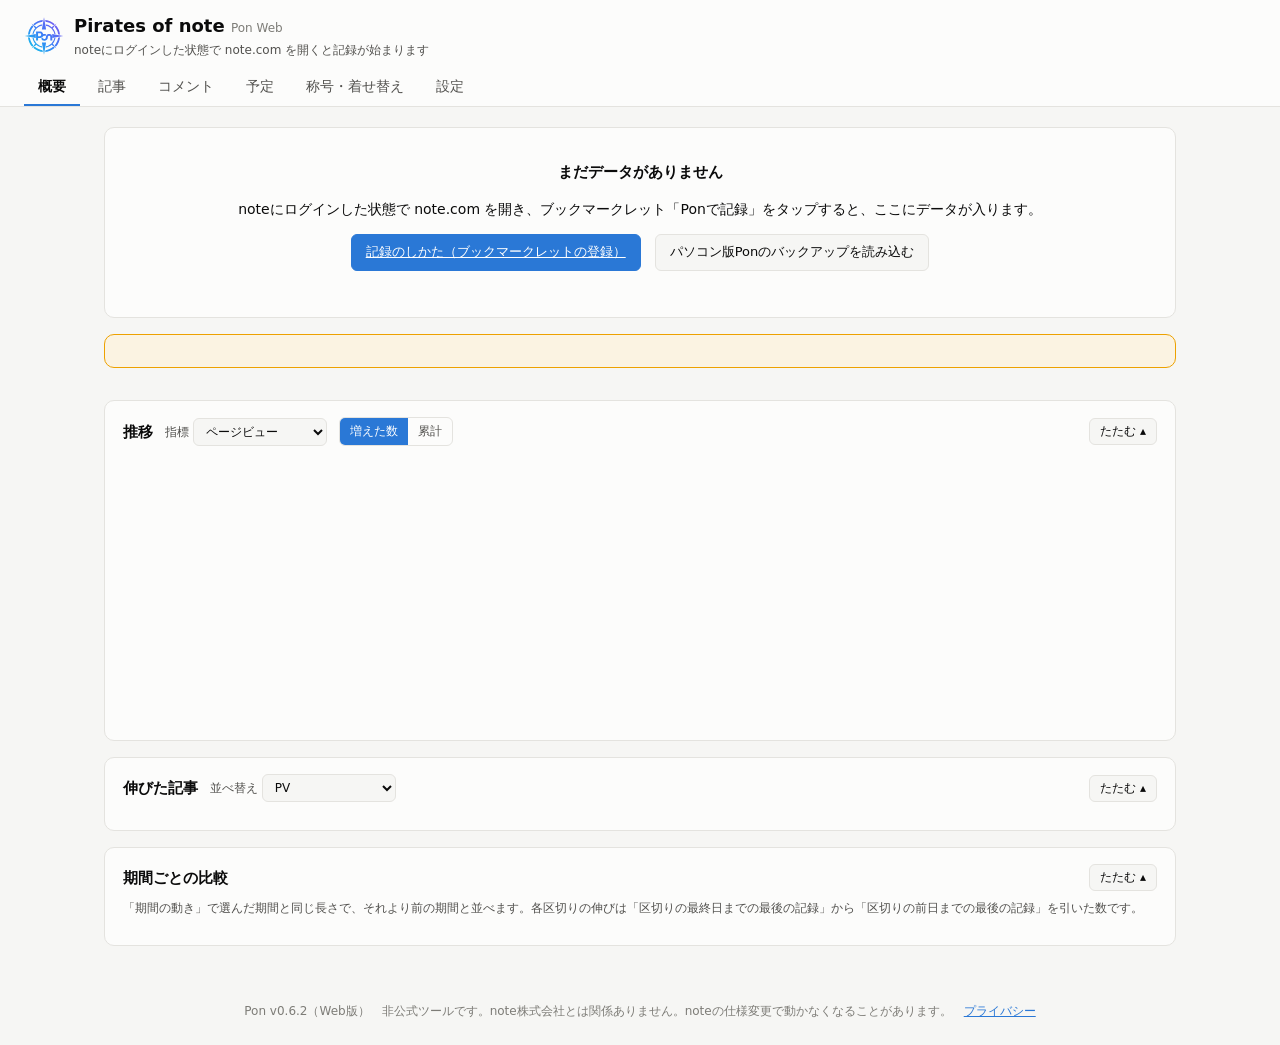
==== commit 839762d0: "v0.6.2" ====
--- a/docs/index.html
+++ b/docs/index.html
@@ -21,15 +21,18 @@
       <p class="sub" id="whoami">読み込み中…</p>
     </div>
   </div>
-  <nav class="tabs" role="tablist">
+  <div class="tabs-wrap" id="tabsWrap">
+  <nav class="tabs" role="tablist" id="tabsNav">
     <button role="tab" data-tab="overview" aria-selected="true">概要</button>
     <button role="tab" data-tab="articles">記事</button>
-    <button role="tab" data-tab="map">マップ</button>
     <button role="tab" data-tab="comments">コメント <span class="pill" id="unrepliedBadge" hidden></span></button>
-    <button role="tab" data-tab="calendar">カレンダー <span class="pill" id="deadlineBadge" hidden></span></button>
+    <button role="tab" data-tab="calendar">予定 <span class="pill" id="deadlineBadge" hidden></span></button>
     <button role="tab" data-tab="crew">称号・着せ替え</button>
-    <button role="tab" data-tab="data">データ・設定</button>
+    <button role="tab" data-tab="data">設定</button>
   </nav>
+  <button type="button" class="tabs-more left" data-tabs-scroll="-1" aria-label="タブを左へ" hidden>‹</button>
+  <button type="button" class="tabs-more right" data-tabs-scroll="1" aria-label="タブを右へ（続きがあります）" hidden>›</button>
+  </div>
 </header>
 
 <main>
@@ -39,22 +42,27 @@
       <h2>まだデータがありません</h2>
       <p class="ext-only">noteにログインした状態で、note.com のページを開くと自動で記録が始まります（1日1回）。</p>
       <p class="ext-only"><button class="btn primary" data-action="run-now">今すぐ記録する</button></p>
+      <p class="ext-only hint beta-move">β版・Web版を使っていた人は、そちらで ⬇ バックアップしたファイルをここで復元すると、記録と特典を引き継げます。<button type="button" class="linkish" data-action="goto-restore">復元する場所を開く</button></p>
       <p class="web-only">noteにログインした状態で note.com を開き、ブックマークレット「Ponで記録」をタップすると、ここにデータが入ります。</p>
       <p class="web-only"><a class="btn primary" href="install.html">記録のしかた（ブックマークレットの登録）</a>　<label class="btn">パソコン版Ponのバックアップを読み込む<input type="file" accept="application/json" class="importFileAlt" hidden></label></p>
     </div>
     <div id="accountBanner" class="card banner account" hidden role="alert"></div>
+    <div id="betaBanner" class="card banner beta" hidden role="status"></div>
+    <div id="fmtBanner" class="card banner" hidden role="status"></div>
     <div id="backupBanner" class="card banner web-only" hidden></div>
     <div id="soonBanner" class="card banner soon" hidden></div>
-    <div class="kpis" id="kpis"></div>
-    <p class="meta" id="snapMeta"></p>
-
-    <div class="card" id="periodCard" hidden>
-      <div class="card-head">
-        <h2>期間の動き <button type="button" class="btn small" data-action="share-open" title="noteの振り返り記事に使う文字や画像を作ります">共有用に出す</button></h2>
-        <div id="growthPicker"></div>
-      </div>
+    <div id="startGuide" class="card banner start-guide" hidden></div>
+    <div class="totals-box" id="totalsBox">
+      <div class="totals-head" id="totalsHead" hidden></div>
+      <div class="kpis" id="kpis"></div>
+      <p class="meta" id="snapMeta"></p>
+    </div>
+
+    <!-- v0.6.2 E：期間の選択（率・期間の動き・伸びた記事・期間ごとの比較が同じ期間を使う）。スクロールしても上に見える -->
+    <div class="period-bar" id="periodBar" hidden>
+      <span class="pb-label">期間</span>
+      <div id="growthPicker"></div>
       <div class="period-nav" id="periodNav"></div>
-      <div id="periodBody"></div>
     </div>
 
     <div class="card" id="ratesCard" hidden>
@@ -66,9 +74,17 @@
             <button type="button" data-rmode="period" aria-pressed="true">選んだ期間</button>
           </div>
           <label class="check"><input type="checkbox" id="ratesShow" checked> 表示する</label>
+          <button type="button" class="linkish meta goto-setting" data-goto-setting="rates">設定で見る</button>
         </div>
       </div>
       <div id="ratesBody"></div>
+    </div>
+
+    <div class="card" id="periodCard" hidden>
+      <div class="card-head">
+        <h2>期間の動き <button type="button" class="btn small" data-action="share-open" title="noteの振り返り記事に使う文字や画像を作ります">共有用に出す</button></h2>
+      </div>
+      <div id="periodBody"></div>
     </div>
 
     <div class="card" id="chartCard">
@@ -121,6 +137,10 @@
 
   <!-- 記事 -->
   <section id="tab-articles" class="tab" hidden>
+    <div class="seg subtabs" role="group" aria-label="記事の見方">
+      <button type="button" data-asub="articles" aria-pressed="true">一覧</button>
+      <button type="button" data-asub="map" aria-pressed="false">マップ</button>
+    </div>
     <div class="card" id="searchCard">
       <div class="card-head"><h2>記事を探す <span class="meta">本文・タイトル・ハッシュタグ・投稿日</span></h2></div>
       <div id="searchForm"></div>
@@ -135,7 +155,7 @@
       </div>
       <div class="controls wrap">
         <div class="seg" role="group" aria-label="見る段階" id="stageSeg">
-          <button data-stage="entry" aria-pressed="true">入口（IMP→PV）</button>
+          <button data-stage="entry" aria-pressed="true">入口（インプレッション→PV）</button>
           <button data-stage="response" aria-pressed="false">反応（PV→スキ）</button>
         </div>
         <div class="seg" role="group" aria-label="並べ替え" id="orderSeg">
@@ -155,7 +175,7 @@
           <thead><tr>
             <th data-sort="title" class="l">タイトル</th>
             <th data-sort="publishedAt">公開日</th>
-            <th data-sort="imp">IMP</th>
+            <th data-sort="imp">インプレッション</th>
             <th data-sort="pv">PV</th>
             <th data-sort="dpv">PV 前回比</th>
             <th data-sort="like">スキ</th>
@@ -172,6 +192,10 @@
 
   <!-- マップ -->
   <section id="tab-map" class="tab" hidden>
+    <div class="seg subtabs" role="group" aria-label="記事の見方">
+      <button type="button" data-asub="articles" aria-pressed="false">一覧</button>
+      <button type="button" data-asub="map" aria-pressed="true">マップ</button>
+    </div>
     <div class="card">
       <div class="card-head">
         <h2>全体の中でどんな位置？</h2>
@@ -180,8 +204,18 @@
           <button data-map="b" aria-pressed="false">B: PV → スキ</button>
         </div>
       </div>
+      <div class="controls map-controls">
+        <span class="meta">補助線</span>
+        <div class="seg" role="group" aria-label="補助線" id="mapGuideSeg">
+          <button type="button" data-mguide="diag" aria-pressed="true">斜めの線（％の目安）</button>
+          <button type="button" data-mguide="quad" aria-pressed="false">4つの区画</button>
+        </div>
+        <button type="button" class="linkish meta goto-setting" data-goto-setting="mapGuide">設定で見る</button>
+        <label id="mapMinWrap" hidden><span id="mapMinLabel">インプレッションが</span> <input type="number" id="mapMin" min="0" step="10" value="100" inputmode="numeric"> 未満の記事は除く</label>
+      </div>
       <p class="hint" id="mapHint"></p>
       <div class="legend" id="mapLegend"></div>
+      <div class="legend quad-info" id="mapQuadInfo" hidden></div>
       <div id="mapChart" class="chart map"></div>
     </div>
   </section>
@@ -199,8 +233,16 @@
       <p class="hint">自分の記事についたコメントのうち、あなたがまだ返信していないものです（noteの「作者が返信済みか」の情報を使っています）。<span class="ext-only">返信すると、この画面を開いたときや、記事のページで30秒ほど待つと自動で消えます。</span><span class="web-only">返信したあと、noteでもう一度「Ponで記録」をタップすると消えます。</span>返信しないと決めたものは「対応済み」にできます。</p>
       <div id="unrepliedList"></div>
       <h3 class="subhead">返信への返信（要確認）</h3>
-      <p class="hint">あなたが返信したコメントに、相手からさらに返信が来たものです。noteの通知から拾っているため、直近2〜3週間分と、それ以降に届いたものが対象です。すでに返信していたら「確認済み」にしてください。</p>
+      <p class="hint">自分の記事のコメントのやり取りで、あなたが返信したあとに相手がまた書き込んだものです。そのやり取りで最後にあなたが返信すると、次に確かめたときに自動で消えます。返信しないと決めたものは「確認済み」にできます（相手がまた書き込むと、もう一度出ます）。</p>
       <div id="threadList"></div>
+      <p class="hint look-at"><span id="commentLookAt"></span><span class="ext-only">　コメントに気づけるのは note を開いたときです。noteを開いたままにしておくと早く気づけます（通知を<span id="noticeEveryText">5分</span>ごとに確かめます）。</span><span class="web-only">　コメントは、noteで「Ponで記録」をタップしたときに確かめます。</span> <button type="button" class="linkish meta goto-setting ext-only" data-goto-setting="noticeEvery">設定で見る</button></p>
+    </div>
+
+    <div class="card">
+      <div class="card-head"><h2>自分のコメントへの返信（未確認） <span class="meta" id="mineRepliesMeta"></span></h2>
+        <button type="button" class="linkish meta goto-setting" data-goto-setting="badgeMineReplies">設定で見る</button></div>
+      <p class="hint">他の人の記事に書いたあなたのコメントに、返信が来たものです。「確認済み」を押すまで残ります。そのやり取りで最後にあなたが返信すると、自動で消えます。noteの通知から拾っているため、通知を切っている人や、通知が流れてしまった返信は出ません。</p>
+      <div id="mineRepliesList"></div>
     </div>
 
     <div class="card">
@@ -215,7 +257,7 @@
   <!-- カレンダー（v0.6.0 ⑨） -->
   <section id="tab-calendar" class="tab" hidden>
     <div class="card" id="calSoon" hidden></div>
-    <div class="card">
+    <div class="card" id="calCard">
       <div class="card-head">
         <h2 id="calTitle">カレンダー</h2>
         <div class="controls">
@@ -225,8 +267,8 @@
           <button type="button" class="btn small primary" data-cal="add">＋ 予定を足す</button>
         </div>
       </div>
-      <p class="hint">投稿した日は、Ponの記録（記事の公開日）から自動で出ます。「投稿予定」と「コンテスト」（締切日）は手で入れられます。日付を押すと、その日の予定を足せます。通知は出しません（この画面を開いたときに、近い締切を表示します）。</p>
-      <div class="cal-legend"><span class="lg"><i class="cal-dot posted"></i>投稿した記事</span><span class="lg"><i class="cal-dot plan"></i>投稿予定</span><span class="lg"><i class="cal-dot contest"></i>コンテストの締切</span></div>
+      <p class="hint">投稿した日は、Ponの記録（記事の公開日）から自動で出ます。「投稿予定」（特定の日か期間）、「コンテスト」（開始日〜終了日）、「その他」の予定は手で入れられます。日付を押すと、その日の予定を足せます。通知は出しません（この画面を開いたときに、近い締切・予定を表示します）。</p>
+      <div class="cal-legend" id="calLegend"><span class="lg"><i class="cal-mk posted">●</i>投稿した記事</span><span class="lg"><i class="cal-mk post">○</i>投稿予定</span><span class="lg"><i class="cal-mk contest">⚑</i>コンテスト</span><span class="lg"><i class="cal-mk other">◆</i>その他</span><span class="lg"><i class="cal-bandmk contest"></i>期間の予定（帯）</span><span class="lg"><i class="cal-bandmk post soft"></i>投稿予定・その他の期間（薄い帯）</span><button type="button" class="linkish meta" data-cal="colors">色を変える</button></div>
       <div id="calGrid" class="cal-grid" role="grid" aria-labelledby="calTitle"></div>
       <h3 class="subhead">この月の予定と投稿</h3>
       <ul id="calList" class="cal-list"></ul>
@@ -268,6 +310,12 @@
   </section>
 
   <section id="tab-data" class="tab" hidden>
+    <div class="card" id="allSettings">
+      <div class="card-head"><h2>設定の一覧</h2></div>
+      <p class="hint">Ponの設定はここですべて見られます。その場の切り替え（記事の一覧の上の「見出し画像」など）で変えたものも、ここに出ます。</p>
+      <div id="settingsList" class="settings-list"></div>
+    </div>
+
     <div class="card explain">
       <h2>「記録」と「ダウンロード」の違い</h2>
       <div class="flow">
@@ -283,7 +331,7 @@
       <h2>記録する</h2>
       <p>noteにログインした状態で <a href="https://note.com/" target="_blank" rel="noopener">note.com</a> を開き、ブックマークレット「<b>Ponで記録</b>」をタップします。記録が終わると自動でこの画面に戻り、データが追加されます。</p>
       <p><a class="btn primary" href="install.html">ブックマークレットの登録方法</a></p>
-      <p class="hint">スマホでは自動では記録されません。毎日1回タップすると、日ごとの増え方がきれいに記録されます。本文の保存はパソコン版Pon（Chrome拡張機能）でできます。</p>
+      <p class="hint">スマホでは自動では記録されません。毎日1回タップすると、日ごとの増え方がきれいに記録されます。本文の記録はパソコン版Pon（Chrome拡張機能）でできます。</p>
     </div>
 
     <div class="card" id="accountCard">
@@ -300,6 +348,12 @@
       <h2>表示する機能</h2>
       <p class="hint">使わない機能は、ここで表示をOFFにできます（記録したデータは消えません。ONに戻すとまた表示されます）。noteとの通信を止めたいときは、<span class="ext-only">下の「noteから記録する」の設定をOFFにしてください。</span><span class="web-only">Web版は、ブックマークレット「Ponで記録」をタップしたときだけnoteと通信します。</span>記録する前のアカウントの確認（上の「記録するアカウント」）は、記録が混ざらないように、いつもONです。</p>
       <div id="featureList" class="feature-list"></div>
+    </div>
+
+    <div class="card" id="colorCard">
+      <div class="card-head"><h2>グラフとカレンダーの色</h2><button type="button" class="btn small" data-color-reset-all="">すべて元の色に戻す</button></div>
+      <p class="hint">ここで決めた色を、概要のグラフ・記事カードの棒と線・マップの点・共有用の画像・カレンダーのすべてに使います。変えていない色は、着せ替え（明るい画面・暗い画面）ごとの元の色のままです。背景と見分けにくい色を選ぶと ⚠ が出ます。</p>
+      <div id="colorList" class="color-list"></div>
     </div>
 
     <div class="card ext-only">
@@ -308,13 +362,14 @@
       <p class="hint">noteのタブが開いていない場合は、noteのトップページを裏で開いて記録し、終わったら自動で閉じます。noteへのアクセスは1秒以上の間隔をあけて行います。</p>
       <div class="settings">
         <label class="check"><input type="checkbox" data-setting="autoCollect"> note を開いたときに1日1回、自動で記録する</label>
+        <label class="check"><input type="checkbox" data-setting="finalizePrev"> 前の日の記録を確定する（記録した日の数字を、noteの「その日の終わり」の数字に直します。前の日の統計も読みます）</label>
         <label class="check"><input type="checkbox" data-setting="checkComments"> 未返信コメントを確認する（6時間ごと）</label>
         <label class="check"><input type="checkbox" data-setting="recordMyComments"> 自分が書いたコメントを記録する</label>
         <label class="check"><input type="checkbox" data-setting="perkCheck"> 称号・着せ替えのために、@jeanjeanjean のフォロー・スキ・コメントを確認する（週に1回）</label>
       </div>
     </div>
 
-    <div class="card">
+    <div class="card" id="bodyCard">
       <div class="card-head"><h2>記事の本文をダウンロード</h2></div>
       <p class="hint ext-only">ボタンを押すと、Ponにまだ記録していない記事の本文をnoteから取り込んでから、<b>全記事分のファイルをパソコンにダウンロード</b>します。初回は1記事1秒以上の間隔をあけるため、約200記事で4分ほどかかります（その間はこの画面を開いたままにしてください）。2回目からは、新しい記事の分だけ取り込むのですぐに終わります。</p>
       <p class="hint web-only">Web版では本文をnoteから取り込めません。パソコン版Pon（Chrome拡張機能）のバックアップを読み込むと、ここからダウンロードできます。</p>
@@ -335,7 +390,7 @@
       </details>
     </div>
 
-    <div class="card">
+    <div class="card" id="backupCard">
       <h2>数値のダウンロード・バックアップ</h2>
       <div class="btn-row">
         <button class="btn dl" data-action="csv-latest">⬇ 最新の数値をダウンロード（CSV）</button>
@@ -345,7 +400,7 @@
       <p class="hint">Ponに記録したデータは、このブラウザの中にだけあります。<span class="ext-only">拡張機能を削除すると消えるので、</span><span class="web-only">ブラウザの「Cookieとサイトデータ」を削除すると消え、機種変更でも引き継がれないので、</span>ときどきバックアップファイルをダウンロードしておいてください。パソコン版とWeb版のバックアップは互いに読み込めます。<span id="storageInfo"></span></p>
       <div class="btn-row">
         <button class="btn dl" data-action="json-backup">⬇ バックアップをダウンロード（JSON）</button>
-        <button class="btn web-only" data-action="share-backup">⬆ バックアップを共有（ドライブ等に保存）</button>
+        <button class="btn web-only" data-action="share-backup">⬆ バックアップを共有（ドライブなどに置く）</button>
         <label class="btn">⬆ バックアップファイルから復元<input type="file" accept="application/json" id="importFile" hidden></label>
       </div>
     </div>
@@ -369,8 +424,11 @@
 <div id="tooltip" class="tooltip" role="status" hidden></div>
 <script src="app/env.js"></script>
 <script src="app/db.js"></script>
+<script src="app/data.js"></script>
 <script src="app/store.js"></script>
 <script src="app/web.js"></script>
+<script src="app/threads.js"></script>
+<script src="app/backup.js"></script>
 <script src="app/dashboard.js"></script>
 <script src="app/periods.js"></script>
 <script src="app/views.js"></script>
@@ -381,6 +439,10 @@
 <script src="app/missions.js"></script>
 <script src="app/features.js"></script>
 <script src="app/account.js"></script>
+<script src="app/beta.js"></script>
+<script src="app/colors.js"></script>
+<script src="app/settings.js"></script>
+<script src="app/guide.js"></script>
 <script src="app/bodies.js"></script>
 <script src="app/perks.js"></script>
 <script src="app/webapp.js"></script>
--- a/docs/app/dashboard.css
+++ b/docs/app/dashboard.css
@@ -44,7 +44,19 @@
 .brand { display: flex; gap: 10px; align-items: center; }
 .logo { font-size: 22px; color: var(--accent); }
 .sub { margin: 0; color: var(--text-2); font-size: 12px; }
-.tabs { display: flex; gap: 4px; margin-top: 10px; overflow-x: auto; }
+.tabs { display: flex; gap: 4px; margin-top: 10px; overflow-x: auto; scrollbar-width: none; scroll-behavior: smooth; }
+.tabs::-webkit-scrollbar { display: none; }
+/* v0.6.2 D：スマホ幅でタブが横に続くことが分かるように（右端・左端をぼかし、矢印を出す） */
+.tabs-wrap { position: relative; }
+.tabs-wrap.more-right::after, .tabs-wrap.more-left::before { content: ""; position: absolute; top: 10px; bottom: 0; width: 36px; pointer-events: none; z-index: 1; }
+.tabs-wrap.more-right::after { right: 0; background: linear-gradient(to right, transparent, var(--surface) 75%); }
+.tabs-wrap.more-left::before { left: 0; background: linear-gradient(to left, transparent, var(--surface) 75%); }
+html[data-theme] .tabs-wrap.more-right::after { background: linear-gradient(to right, transparent, var(--head-edge, rgba(0,0,0,.55)) 80%); }
+html[data-theme] .tabs-wrap.more-left::before { background: linear-gradient(to left, transparent, var(--head-edge, rgba(0,0,0,.55)) 80%); }
+.tabs-more { position: absolute; top: 12px; z-index: 2; border: 0; background: none; font-size: 22px; line-height: 1; padding: 4px 6px; color: var(--text-2); cursor: pointer; }
+html[data-theme] .tabs-more { color: var(--head-text); }
+.tabs-more.left { left: -4px; } .tabs-more.right { right: -4px; }
+.subtabs { margin-bottom: 12px; }
 .tabs button { border: 0; background: none; color: var(--text-2); padding: 8px 14px; font-size: 14px; border-bottom: 2px solid transparent; cursor: pointer; white-space: nowrap; }
 .tabs button[aria-selected="true"] { color: var(--text); border-bottom-color: var(--accent); font-weight: 600; }
 .pill { display: inline-block; min-width: 18px; padding: 0 6px; border-radius: 9px; background: var(--pill); color: #fff; font-size: 11px; line-height: 18px; text-align: center; }
@@ -55,6 +67,15 @@
 .empty { text-align: center; padding: 32px; }
 .meta { color: var(--muted); font-size: 12px; font-weight: normal; }
 .hint { color: var(--text-2); font-size: 12px; margin: 4px 0 10px; }
+.totals-box { margin-bottom: 16px; }
+.totals-head { display: flex; flex-wrap: wrap; align-items: center; justify-content: space-between; gap: 6px 16px; background: color-mix(in srgb, var(--accent) 10%, var(--surface)); border: 1px solid color-mix(in srgb, var(--accent) 35%, var(--line)); border-left: 5px solid var(--accent); border-radius: var(--radius); padding: 8px 14px; margin-bottom: 10px; }
+.totals-title { display: flex; align-items: center; gap: 10px; }
+.totals-badge { background: var(--accent); color: #fff; font-weight: 700; font-size: 16px; padding: 2px 12px; border-radius: 6px; letter-spacing: .1em; }
+.totals-name { font-size: 18px; font-weight: 700; color: var(--text); }
+.totals-when { display: flex; flex-direction: column; align-items: flex-end; font-size: 13px; color: var(--text-2); font-variant-numeric: tabular-nums; }
+.totals-when > span:first-child { font-weight: 600; color: var(--text); }
+.totals-prev { font-size: 12px; color: var(--muted); }
+@media (max-width: 560px) { .totals-when { align-items: flex-start; } }
 .kpis { display: grid; grid-template-columns: repeat(auto-fit, minmax(160px, 1fr)); gap: 12px; margin-bottom: 6px; }
 .kpi { background: var(--surface); border: 1px solid var(--line); border-radius: var(--radius); padding: 12px 14px; }
 .kpi .label { color: var(--text-2); font-size: 12px; }
@@ -72,9 +93,9 @@
 .chart .axis text { fill: var(--muted); font-size: 11px; }
 .chart .gridline { stroke: var(--grid); stroke-width: 1; }
 .chart .baseline { stroke: var(--line); stroke-width: 1; }
-.chart .series { fill: none; stroke: var(--series-1); stroke-width: 2; stroke-linejoin: round; stroke-linecap: round; }
-.chart .dot { fill: var(--series-1); stroke: var(--surface); stroke-width: 2; }
-.chart .dot.multi { fill: var(--surface); stroke: var(--series-1); stroke-width: 2; }
+.chart .series { fill: none; stroke: var(--m-c, var(--series-1)); stroke-width: 2; stroke-linejoin: round; stroke-linecap: round; }
+.chart .dot { fill: var(--m-c, var(--series-1)); stroke: var(--surface); stroke-width: 2; }
+.chart .dot.multi { fill: var(--surface); stroke: var(--m-c, var(--series-1)); stroke-width: 2; }
 .chart .cross { stroke: var(--muted); stroke-width: 1; stroke-dasharray: 3 3; }
 .chart .hit { fill: transparent; cursor: crosshair; }
 .chart .nodata { display: flex; align-items: center; justify-content: center; height: 260px; color: var(--muted); text-align: center; padding: 0 16px; }
@@ -123,8 +144,8 @@
 .subhead { font-size: 14px; margin: 18px 0 4px; padding-top: 12px; border-top: 1px solid var(--line); }
 
 /* ---------- 記事カード ---------- */
-:root { --c-imp: #2a78d6; --c-pv: #eb6834; --c-like: #1baf7a; --track: #ecebe7; }
-@media (prefers-color-scheme: dark) { :root { --c-imp: #3987e5; --c-pv: #d95926; --c-like: #199e70; --track: #2a2a28; } }
+:root { --c-imp: #2a78d6; --c-pv: #eb6834; --c-like: #1baf7a; --c-comment: #8a63d2; --c-rate: #5d5a52; --c-prev: #8f8e87; --track: #ecebe7; }
+@media (prefers-color-scheme: dark) { :root { --c-imp: #3987e5; --c-pv: #d95926; --c-like: #199e70; --c-comment: #9b7ae0; --c-rate: #c3c2b7; --c-prev: #8f8e87; --track: #2a2a28; } }
 .controls.wrap { margin: 4px 0 8px; }
 .acard { border-top: 1px solid var(--line); padding: 14px 0; }
 .acard:first-of-type { border-top: 0; }
@@ -132,7 +153,8 @@
 .atitle:hover { text-decoration: underline; }
 .ameta { font-size: 12px; color: var(--muted); margin: 2px 0 8px; }
 .mrow { display: grid; grid-template-columns: 64px 1fr 72px 64px; gap: 10px; align-items: center; margin: 4px 0; font-size: 12px; }
-.mlabel { color: var(--text-2); }
+.mlabel { color: var(--text-2); font-size: 12px; line-height: 1.2; overflow-wrap: anywhere; }
+.mlabel.long { font-size: 10.5px; }
 .mbar { position: relative; height: 10px; background: var(--track); border-radius: 5px; }
 .mbar.none { background: none; }
 .mbar .fill { position: absolute; left: 0; top: 0; bottom: 0; border-radius: 5px; }
@@ -159,11 +181,39 @@
 .chart .pt:hover { stroke: var(--text); }
 .chart .guide { stroke: var(--muted); stroke-width: 1; stroke-dasharray: 4 4; opacity: .7; }
 .chart .guide-t { fill: var(--muted); font-size: 11px; }
-.legend { display: flex; gap: 16px; font-size: 12px; color: var(--text-2); margin: 4px 0 8px; }
+.legend { display: flex; flex-wrap: wrap; gap: 6px 16px; font-size: 12px; color: var(--text-2); margin: 4px 0 8px; }
 .lg { display: inline-flex; gap: 6px; align-items: center; }
 .sw { width: 10px; height: 10px; border-radius: 50%; display: inline-block; }
 .sw.recent { background: var(--series-1); }
 .sw.past { background: var(--muted); opacity: .55; }
+/* v0.6.1 (7) マップの点も指標の色（A＝PVの色、B＝スキの色）。それ以前の記事は薄く */
+#tab-map { --map-c: var(--c-pv); } #tab-map.map-b { --map-c: var(--c-like); }
+#tab-map .chart .pt.recent { fill: var(--map-c); }
+#tab-map .chart .pt.past { fill: var(--map-c); fill-opacity: .3; stroke: var(--map-c); stroke-opacity: .55; stroke-width: 1; }
+#tab-map .sw.recent { background: var(--map-c); } #tab-map .sw.past { background: var(--map-c); opacity: .35; }
+/* v0.6.1 (8) 4つの区画 */
+.map-controls { margin: 4px 0 6px; }
+.map-controls input[type="number"] { width: 6em; font: inherit; padding: 3px 6px; border: 1px solid var(--line); border-radius: 6px; background: var(--bg); color: var(--text); }
+#tab-map { --q-tr: #23915a; --q-br: #d0453f; --q-tl: #2f74cf; --q-bl: #8a8984; }
+@media (prefers-color-scheme: dark) { #tab-map { --q-tr: #4cc27d; --q-br: #ff7b72; --q-tl: #5f9ff0; --q-bl: #a3a29b; } }
+html[data-theme="king"] #tab-map { --q-tr: #4cc27d; --q-br: #ff7b72; --q-tl: #5f9ff0; --q-bl: #a3a29b; }
+.chart .q-bg { fill-opacity: .08; } .chart .q-bg.q-tr { fill: var(--q-tr); } .chart .q-bg.q-br { fill: var(--q-br); } .chart .q-bg.q-tl { fill: var(--q-tl); } .chart .q-bg.q-bl { fill: var(--q-bl); }
+.chart .q-line { stroke: var(--text-2); stroke-width: 1.2; stroke-dasharray: 5 4; }
+.chart .q-med { fill: var(--text-2); font-size: 11px; }
+.chart .q-name { font-size: 12px; font-weight: 700; }
+.chart .q-name.q-tr { fill: var(--q-tr); } .chart .q-name.q-br { fill: var(--q-br); } .chart .q-name.q-tl { fill: var(--q-tl); } .chart .q-name.q-bl { fill: var(--q-bl); }
+.qsw { width: 12px; height: 12px; border-radius: 3px; display: inline-block; opacity: .55; }
+.qsw.q-tr { background: var(--q-tr); } .qsw.q-br { background: var(--q-br); } .qsw.q-tl { background: var(--q-tl); } .qsw.q-bl { background: var(--q-bl); }
+.quad-info { margin-top: 2px; }
+/* 色の設定 */
+.color-list { display: grid; gap: 10px; }
+.color-list fieldset { border: 1px solid var(--line); border-radius: 8px; padding: 6px 12px 10px; margin: 0; }
+.color-list legend { font-size: 12px; color: var(--text-2); padding: 0 4px; }
+.color-row { display: flex; flex-wrap: wrap; align-items: center; gap: 4px 10px; padding: 4px 0; }
+.color-row label { display: inline-flex; align-items: center; gap: 8px; min-width: 16em; }
+.color-row input[type="color"] { width: 40px; height: 28px; padding: 0 2px; border: 1px solid var(--line); border-radius: 6px; background: var(--bg); cursor: pointer; }
+.color-row .color-warn { font-size: 12px; flex-basis: 100%; }
+.color-row .color-warn:empty { display: none; }
 @media (max-width: 640px) { .mrow { grid-template-columns: 48px 1fr 56px 48px; gap: 6px; } }
 .mini .mbar-fill.like { fill: var(--c-like); }
 
@@ -263,7 +313,7 @@
     --head-bg: repeating-linear-gradient(180deg, #2b1c0e 0 22px, #24170b 22px 23px), #22160a;
   }
   html[data-theme="pirate"] body { background: radial-gradient(ellipse at top, #2a1d10, transparent 60%), var(--bg); }
-  html[data-theme="pirate"] .btn.primary { color: #1a1108; }
+  html[data-theme="pirate"] .btn.primary, html[data-theme="pirate"] .totals-badge { color: #1a1108; }
 }
 
 /* 海軍本部：白い制服と紺の旗 */
@@ -283,7 +333,7 @@
     --accent: #7fa7e6; --series-1: #7fa7e6; --good: #4cc26b; --bad: #ff7b72; --danger: #ff7b72; --pill: #d9453b;
     --head-bg: #0a1a33;
   }
-  html[data-theme="navy"] .btn.primary { color: #0b1320; }
+  html[data-theme="navy"] .btn.primary, html[data-theme="navy"] .totals-badge { color: #0b1320; }
 }
 
 /* 黄金の宝島 */
@@ -304,13 +354,13 @@
     --head-bg: linear-gradient(135deg, #5a4108, #2c1f02 60%, #4a3505);
   }
   html[data-theme="treasure"] .card, html[data-theme="treasure"] .kpi { box-shadow: 0 2px 8px rgba(0,0,0,.3); }
-  html[data-theme="treasure"] .btn.primary { color: #14110a; }
+  html[data-theme="treasure"] .btn.primary, html[data-theme="treasure"] .totals-badge { color: #14110a; }
 }
 
 /* 海賊王の旗艦（@jeanjeanjean 専用） */
 html[data-theme="king"] {
   color-scheme: dark;
-  --c-imp: #3987e5; --c-pv: #d95926; --c-like: #199e70;
+  --c-imp: #3987e5; --c-pv: #d95926; --c-like: #199e70; --c-comment: #9b7ae0; --c-rate: #d8c49a; --c-prev: #a08d6a;
   --bg: #1a1512; --surface: #241d18; --line: #4a3b2a; --grid: #332a21; --track: #332a21;
   --text: #f3e7c9; --text-2: #d8c49a; --muted: #a08d6a;
   --accent: #c9a227; --series-1: #c9a227; --good: #7fcf84; --bad: #ff6b5e; --danger: #ff6b5e; --pill: #b0171f;
@@ -318,7 +368,7 @@
 }
 html[data-theme="king"] .top { background: var(--head-bg); border-bottom: 3px solid #8b0f16; box-shadow: 0 3px 0 #c9a227; }
 html[data-theme="king"] .card, html[data-theme="king"] .kpi { border-color: #5a4630; box-shadow: inset 0 0 0 1px rgba(201,162,39,.25); }
-html[data-theme="king"] .btn.primary { color: #1a1512; }
+html[data-theme="king"] .btn.primary, html[data-theme="king"] .totals-badge { color: #1a1512; }
 @media (max-width: 640px) {
   .themes { grid-template-columns: repeat(2, 1fr); gap: 8px; }
   .tp { height: 56px; }
@@ -340,7 +390,7 @@
 .grid.compare sup { color: var(--accent); font-size: 10px; margin-left: 2px; }
 .grid.compare th { cursor: default; }
 .grid.compare .barcell { width: 22%; min-width: 80px; text-align: left; }
-.hbar { display: inline-block; height: 10px; border-radius: 3px; background: var(--series-1); vertical-align: middle; min-width: 1px; }
+.hbar { display: inline-block; height: 10px; border-radius: 3px; background: var(--c-pv); vertical-align: middle; min-width: 1px; }
 .grid.compare.arts td.l { min-width: 220px; max-width: 360px; }
 @media (max-width: 640px) { .grid.compare .barcell { display: none; } .grid.compare.arts td.l { min-width: 160px; } }
 .rank .rrow { display: flex; justify-content: space-between; align-items: baseline; gap: 4px 12px; flex-wrap: wrap; }
@@ -349,37 +399,70 @@
 
 /* v0.6.0 期間の動き（全体の数字の期間比較） */
 #periodCard .card-head { align-items: flex-start; }
+/* v0.6.2 E：期間の選択を上に固定 */
+.period-bar { position: sticky; top: var(--head-h, 100px); z-index: 4; display: flex; flex-wrap: wrap; align-items: center; gap: 6px 12px; margin: 0 0 16px; padding: 8px 12px; background: color-mix(in srgb, var(--surface) 94%, transparent); backdrop-filter: blur(6px); border: 1px solid var(--line); border-radius: var(--radius); box-shadow: 0 4px 12px rgba(0,0,0,.06); }
+.period-bar .pb-label { font-size: 12px; font-weight: 700; color: var(--text-2); }
+.period-bar .period-nav { margin: 0; flex: 1 1 320px; }
+.period-bar .period-picker { flex: 0 1 auto; }
+.pk-select { display: none; font: inherit; font-size: 13px; padding: 4px 6px; border: 1px solid var(--line); border-radius: 6px; background: var(--bg); color: var(--text); }
+/* 折りたたみ */
+.fold-btn { margin-left: auto; flex: 0 0 auto; }
+.card.folded > :not(.card-head) { display: none !important; }
+.card.folded { padding-bottom: 10px; }
+.card.folded .card-head { margin-bottom: 0; }
 .period-nav { display: flex; align-items: center; gap: 8px; flex-wrap: wrap; margin: 4px 0 8px; font-size: 13px; }
 .period-nav .pnav-range { flex: 1 1 auto; text-align: center; font-variant-numeric: tabular-nums; }
 .period-kpis { grid-template-columns: repeat(auto-fit, minmax(150px, 1fr)); margin: 8px 0; }
 .period-kpis .kpi { background: var(--bg); }
 .period-kpis .value small { font-size: 13px; margin-left: 2px; font-weight: normal; }
 .flow-chart { width: 100%; }
-.flow-chart svg { display: block; width: 100%; height: 250px; overflow: visible; }
+.flow-chart svg { display: block; width: 100%; height: auto; overflow: visible; }
 .flow-chart .lbl, .flow-chart .tick { fill: var(--muted); font-size: 11px; }
 .flow-chart .baseline { stroke: var(--line); }
-.flow-chart .c-imp { fill: var(--c-imp); } .flow-chart .c-pv { fill: var(--c-pv); } .flow-chart .c-like { fill: var(--c-like); } .flow-chart .c-comment { fill: #8a63d2; }
-.flow-chart .multi { opacity: .45; }
-.flow-chart .nobar { fill: var(--track); }
+.flow-chart .c-imp { fill: var(--c-imp); } .flow-chart .c-pv { fill: var(--c-pv); } .flow-chart .c-like { fill: var(--c-like); } .flow-chart .c-comment { fill: var(--c-comment); } .flow-chart .c-rate { fill: var(--c-rate); }
+.flow-chart .bar { opacity: .88; }
+.flow-chart .bar.multi { opacity: .45; }
+.flow-chart .bar.part { opacity: .35; }
+.flow-chart .zero { stroke-width: 1.5; } .flow-chart .zero.c-imp { stroke: var(--c-imp); } .flow-chart .zero.c-pv { stroke: var(--c-pv); } .flow-chart .zero.c-like { stroke: var(--c-like); } .flow-chart .zero.c-comment { stroke: var(--c-comment); }
+.flow-chart .dayline { stroke: var(--grid); stroke-width: 1; }
+.flow-chart .sep { stroke: var(--grid); }
+.flow-chart .rnum { fill: var(--c-rate); font-size: 11px; font-variant-numeric: tabular-nums; }
+.flow-chart .rnum.part, .flow-chart .rdot.part { opacity: .5; }
+.flow-chart .rdot { fill: var(--c-rate); }
+.flow-chart .daynote { font-size: 10px; } .flow-chart .daynote.none { fill: var(--muted); } .flow-chart .daynote.part { fill: var(--accent); font-weight: 600; }
+.flow-chart .ptitle.c-imp-t { fill: var(--c-imp); } .flow-chart .ptitle.c-pv-t { fill: var(--c-pv); } .flow-chart .ptitle.c-like-t { fill: var(--c-like); } .flow-chart .ptitle.c-comment-t { fill: var(--c-comment); }
 .flow-chart .hit { fill: transparent; cursor: crosshair; }
-.flow-chart .rate-head { font-size: 11px; color: var(--muted); margin-top: 2px; }
-.flow-chart .rate-row { display: grid; text-align: center; font-size: 11px; font-variant-numeric: tabular-nums; color: var(--text-2); line-height: 1.4; }
 @media (max-width: 640px) {
-  .period-nav .pnav-range { order: -1; flex-basis: 100%; }
+  .period-nav .pnav-range { order: 0; flex: 1 1 auto; font-size: 12px; }
+  .period-nav .wide { display: none; }
+  .period-bar { padding: 6px 8px; gap: 4px 6px; flex-wrap: wrap; }
+  .period-bar .pk-seg { display: none; }
+  .period-bar .pk-select { display: inline-block; width: auto; max-width: 8.5em; flex: 0 0 auto; }
+  .period-bar .period-nav .btn { white-space: nowrap; flex: 0 0 auto; }
+  .period-bar .custom-range { flex-basis: 100%; order: 3; font-size: 12px; }
+  .period-bar .custom-range input { font-size: 12px; padding: 2px 4px; }
+  .period-bar::-webkit-scrollbar { display: none; }
+  .period-bar .pb-label { display: none; }
+  .period-bar .seg button { padding: 4px 8px; font-size: 12px; white-space: nowrap; }
+  .period-bar .period-nav { flex: 1 1 0; min-width: 0; flex-wrap: nowrap; gap: 4px; }
+  .period-bar .period-nav .pnav-range { white-space: nowrap; overflow: hidden; text-overflow: ellipsis; min-width: 0; }
+  .period-bar .period-nav .btn.small { padding: 3px 8px; }
+  .period-bar .period-nav .tag { display: none; }
   .period-kpis { grid-template-columns: repeat(2, 1fr); }
   .period-kpis .value { font-size: 20px; }
 }
-.flow-chart svg[aria-label*="線グラフ"] { height: auto; }
 .flow-chart .ptitle { fill: var(--text-2); font-size: 12px; font-weight: 600; }
 .flow-chart .gridline { stroke: var(--grid); }
 .flow-chart .cur-line { fill: none; stroke: var(--series-1); stroke-width: 2; stroke-linejoin: round; stroke-linecap: round; }
-.flow-chart .cur-line.c-imp { stroke: var(--c-imp); } .flow-chart .cur-line.c-pv { stroke: var(--c-pv); } .flow-chart .cur-line.c-like { stroke: var(--c-like); } .flow-chart .cur-line.c-comment { stroke: #8a63d2; } .flow-chart .cur-line.c-rate { stroke: var(--text-2); }
-.flow-chart .prev-line { fill: none; stroke: var(--muted); stroke-width: 1.5; stroke-dasharray: 4 3; }
+.flow-chart .cur-line.c-imp, .flow-chart .gap-line.c-imp { stroke: var(--c-imp); } .flow-chart .cur-line.c-pv, .flow-chart .gap-line.c-pv { stroke: var(--c-pv); } .flow-chart .cur-line.c-like, .flow-chart .gap-line.c-like { stroke: var(--c-like); } .flow-chart .cur-line.c-comment, .flow-chart .gap-line.c-comment { stroke: var(--c-comment); } .flow-chart .cur-line.c-rate, .flow-chart .gap-line.c-rate { stroke: var(--c-rate); }
+.flow-chart .gap-line { fill: none; stroke-width: 1.2; stroke-dasharray: 2 3; }
+.flow-chart .prev-line { fill: none; stroke: var(--c-prev); stroke-width: 1.5; stroke-dasharray: 4 3; }
+.flow-chart .prev-line.gap { stroke-width: 1; stroke-dasharray: 1 3; }
 .flow-chart .pt { stroke: var(--surface); stroke-width: 1; }
-.flow-chart .pt.c-imp { fill: var(--c-imp); } .flow-chart .pt.c-pv { fill: var(--c-pv); } .flow-chart .pt.c-like { fill: var(--c-like); } .flow-chart .pt.c-comment { fill: #8a63d2; } .flow-chart .pt.c-rate { fill: var(--text-2); }
-.flow-chart .pt.multi { fill: var(--surface) !important; stroke: var(--text-2); stroke-width: 1.5; }
+.flow-chart .pt.multi, .flow-chart .pt.part { fill: var(--surface) !important; stroke-width: 1.8; }
+.flow-chart .pt.c-imp.multi, .flow-chart .pt.c-imp.part { stroke: var(--c-imp); } .flow-chart .pt.c-pv.multi, .flow-chart .pt.c-pv.part { stroke: var(--c-pv); } .flow-chart .pt.c-like.multi, .flow-chart .pt.c-like.part { stroke: var(--c-like); } .flow-chart .pt.c-comment.multi, .flow-chart .pt.c-comment.part { stroke: var(--c-comment); } .flow-chart .pt.c-rate.multi, .flow-chart .pt.c-rate.part { stroke: var(--c-rate); }
+.flow-chart .hover-pt { stroke: var(--surface); stroke-width: 2; }
 .flow-chart .cross { stroke: var(--muted); stroke-dasharray: 3 3; }
-.flow-chart .nobar { fill: var(--track); opacity: .6; }
 .tooltip .t-prev { color: var(--muted); margin-top: 2px; }
 
 /* v0.6.0 ② 記事カードの推移（上：累計の線、下：増えた数の棒） */
@@ -397,11 +480,11 @@
 .acurve .gridline { stroke: var(--grid); }
 .acurve .baseline { stroke: var(--line); }
 .acurve .line { fill: none; stroke-width: 2; stroke-linejoin: round; stroke-linecap: round; stroke: var(--c-pv); }
-.acurve .line.c-imp { stroke: var(--c-imp); } .acurve .line.c-like { stroke: var(--c-like); } .acurve .line.c-comment { stroke: #8a63d2; }
-.acurve .bar { fill: var(--c-pv); } .acurve .bar.c-imp { fill: var(--c-imp); } .acurve .bar.c-like { fill: var(--c-like); } .acurve .bar.c-comment { fill: #8a63d2; }
+.acurve .line.c-imp { stroke: var(--c-imp); } .acurve .line.c-like { stroke: var(--c-like); } .acurve .line.c-comment { stroke: var(--c-comment); }
+.acurve .bar { fill: var(--c-pv); } .acurve .bar.c-imp { fill: var(--c-imp); } .acurve .bar.c-like { fill: var(--c-like); } .acurve .bar.c-comment { fill: var(--c-comment); }
 .acurve .bar.weak { opacity: .45; }
 .acurve .gapline { fill: none; stroke: var(--muted); stroke-width: 1.5; stroke-dasharray: 3 3; }
-.acurve .pt.c-pv, .acurve .hover-pt.c-pv { fill: var(--c-pv); } .acurve .pt.c-imp, .acurve .hover-pt.c-imp { fill: var(--c-imp); } .acurve .pt.c-like, .acurve .hover-pt.c-like { fill: var(--c-like); } .acurve .pt.c-comment, .acurve .hover-pt.c-comment { fill: #8a63d2; }
+.acurve .pt.c-pv, .acurve .hover-pt.c-pv { fill: var(--c-pv); } .acurve .pt.c-imp, .acurve .hover-pt.c-imp { fill: var(--c-imp); } .acurve .pt.c-like, .acurve .hover-pt.c-like { fill: var(--c-like); } .acurve .pt.c-comment, .acurve .hover-pt.c-comment { fill: var(--c-comment); }
 .acurve .hover-pt { stroke: var(--surface); stroke-width: 2; }
 .acurve .cross { stroke: var(--muted); stroke-dasharray: 3 3; }
 .acurve .selband { fill: var(--accent); opacity: .08; pointer-events: none; }
@@ -414,6 +497,12 @@
 body.pop-open { overflow: hidden; }
 .pop-ov { position: fixed; inset: 0; z-index: 15; background: rgba(0,0,0,.35); display: flex; align-items: flex-start; justify-content: center; padding: 24px 16px; overflow-y: auto; }
 .pop { background: var(--surface); color: var(--text); border: 1px solid var(--line); border-radius: 12px; width: min(820px, 100%); padding: 14px 18px 18px; box-shadow: 0 10px 40px rgba(0,0,0,.2); }
+.ask-ov { align-items: center; z-index: 30; }
+.pop.ask { width: min(460px, 100%); min-height: 0; border-radius: 12px; }
+.pop.ask h3 { margin: 0 0 8px; font-size: 16px; }
+.ask-text { font-size: 14px; line-height: 1.7; color: var(--text); margin-bottom: 12px; }
+.ask-btns { justify-content: flex-end; flex-wrap: wrap; }
+@media (max-width: 640px) { .pop-ov.ask-ov { padding: 16px; } .pop-ov .pop.ask { min-height: 0; border-radius: 12px; padding: 14px 16px 16px; } .ask-btns .btn { flex: 1 1 100%; } }
 .pop-head { display: flex; justify-content: space-between; align-items: center; gap: 8px; margin-bottom: 10px; }
 .pop-nav { display: inline-flex; gap: 6px; align-items: center; }
 .pop-title { display: flex; gap: 14px; align-items: flex-start; margin-bottom: 10px; }
@@ -475,7 +564,25 @@
 .s-tags { margin: 2px 0 0; font-size: 12px; color: var(--muted); }
 .s-results mark, .s-title mark { background: #ffe58a; color: inherit; border-radius: 2px; padding: 0 1px; }
 @media (prefers-color-scheme: dark) { .s-results mark, .s-title mark { background: #6b5a12; } }
-.acard.flash { animation: ponflash 2.4s ease-out; }
+.start-guide .card-head h2 { font-size: 15px; }
+.guide-list { margin: 4px 0 0; padding-left: 0; list-style: none; display: grid; gap: 2px; font-size: 13px; }
+.guide-list li.ok { color: var(--text-2); }
+.pop.ask.intro h3 { font-size: 18px; }
+.settings-list { display: grid; gap: 10px; }
+.settings-list fieldset { border: 1px solid var(--line); border-radius: 8px; padding: 4px 12px 8px; margin: 0; }
+.settings-list legend { font-size: 12px; color: var(--text-2); padding: 0 4px; }
+.srow { display: grid; grid-template-columns: minmax(10em, 1.2fr) auto 1.5fr auto; gap: 4px 12px; align-items: center; padding: 6px 4px; border-bottom: 1px solid var(--grid); border-radius: 6px; }
+.srow:last-child { border-bottom: 0; }
+.srow .sname { font-weight: 600; font-size: 13px; }
+.srow .sctl { display: inline-flex; gap: 8px; align-items: center; }
+.srow select { font: inherit; font-size: 13px; padding: 3px 6px; border: 1px solid var(--line); border-radius: 6px; background: var(--bg); color: var(--text); }
+.srow.flash { animation: ponflash 2.4s ease-out; }
+.goto-setting { font-size: 11px; margin-left: 6px; white-space: nowrap; }
+@media (max-width: 640px) { .srow { grid-template-columns: 1fr auto; } .srow .snow { grid-column: 1 / -1; } .srow .sgo { grid-column: 1 / -1; justify-self: end; } }
+.acard.flash, .card.flash { animation: ponflash 2.4s ease-out; }
+.beta-mark { margin-left: 4px; font-size: .9em; }
+.banner.beta { border-color: var(--accent); }
+.beta-move { margin-top: 10px; }
 @keyframes ponflash { 0%, 30% { background: color-mix(in srgb, var(--accent) 14%, transparent); } 100% { background: transparent; } }
 .acard { scroll-margin-top: 140px; }
 
@@ -487,10 +594,17 @@
 .w-epithet { font-size: 13px; font-weight: 700; min-height: 1.2em; margin-top: 2px; }
 
 /* v0.6.0 ⑨ カレンダー */
-.cal-legend { display: flex; gap: 14px; flex-wrap: wrap; font-size: 12px; color: var(--text-2); margin: 4px 0 8px; }
-.cal-dot { display: inline-block; width: 10px; height: 10px; border-radius: 3px; margin-right: 4px; vertical-align: -1px; }
-.cal-dot.posted, .cal-item.posted { --c: var(--c-pv); } .cal-dot.plan, .cal-item.post { --c: var(--accent); } .cal-dot.contest, .cal-item.contest { --c: var(--bad); }
-.cal-dot { background: var(--c); }
+.cal-legend { display: flex; gap: 6px 14px; flex-wrap: wrap; align-items: center; font-size: 12px; color: var(--text-2); margin: 4px 0 8px; }
+:root { --cal-posted: #1f77d0; --cal-plan: #1a9a55; --cal-contest: #e0487a; --cal-other: #d98a0b; }
+@media (prefers-color-scheme: dark) { :root { --cal-posted: #4d9be6; --cal-plan: #3cbf78; --cal-contest: #f06b95; --cal-other: #f0a830; } }
+html[data-theme="king"] { --cal-posted: #4d9be6; --cal-plan: #3cbf78; --cal-contest: #f06b95; --cal-other: #f0a830; }
+.cal-mk.posted, .cal-item.posted, .cal-bandmk.posted, .tag.posted { --c: var(--cal-posted); }
+.cal-mk.post, .cal-item.post, .cal-band.post, .cal-bandmk.post, .tag.post { --c: var(--cal-plan); }
+.cal-mk.contest, .cal-item.contest, .cal-band.contest, .cal-bandmk.contest, .tag.contest { --c: var(--cal-contest); }
+.cal-mk.other, .cal-item.other, .cal-band.other, .cal-bandmk.other, .tag.other { --c: var(--cal-other); }
+.cal-mk { font-style: normal; color: var(--c); font-weight: 700; margin-right: 2px; }
+.cal-bandmk { display: inline-block; width: 26px; height: 10px; border-radius: 3px; background: color-mix(in srgb, var(--c) 45%, transparent); margin-right: 2px; }
+.cal-bandmk.soft { background: color-mix(in srgb, var(--c) 18%, transparent); border: 1px dashed var(--c); }
 .cal-grid { display: grid; grid-template-columns: repeat(7, minmax(0, 1fr)); border-top: 1px solid var(--line); border-left: 1px solid var(--line); }
 .cal-wd { padding: 4px 6px; font-size: 12px; color: var(--text-2); border-right: 1px solid var(--line); border-bottom: 1px solid var(--line); background: var(--bg); text-align: center; }
 .cal-wd.sun, .cal-day.sun { color: var(--bad); } .cal-wd.sat, .cal-day.sat { color: var(--accent); }
@@ -501,16 +615,23 @@
 .cal-day:hover { background: var(--bg); }
 .cal-items { display: flex; flex-direction: column; gap: 2px; }
 .cal-item { font: inherit; font-size: 11px; line-height: 1.35; text-align: left; border: 0; border-left: 3px solid var(--c); background: color-mix(in srgb, var(--c) 10%, transparent); color: var(--text); padding: 1px 4px; border-radius: 3px; cursor: pointer; white-space: nowrap; overflow: hidden; text-overflow: ellipsis; max-width: 100%; }
+.cal-band { font: inherit; font-size: 11px; line-height: 1.35; text-align: left; border: 0; color: var(--text); padding: 1px 4px; margin: 0 -4px; cursor: pointer; white-space: nowrap; overflow: hidden; text-overflow: ellipsis; background: color-mix(in srgb, var(--c) 40%, transparent); min-height: 17px; border-radius: 0; }
+.cal-band.b-start { border-top-left-radius: 4px; border-bottom-left-radius: 4px; margin-left: 0; border-left: 3px solid var(--c); }
+.cal-band.b-end { border-top-right-radius: 4px; border-bottom-right-radius: 4px; margin-right: 0; font-weight: 600; }
+.cal-band.soft { background: color-mix(in srgb, var(--c) 16%, transparent); border-top: 1px dashed var(--c); border-bottom: 1px dashed var(--c); }
+.cal-band.done { opacity: .5; text-decoration: line-through; }
 .cal-item.done, .linkish.done { text-decoration: line-through; opacity: .6; }
 .cal-list { list-style: none; margin: 0; padding: 0; }
 .cal-list li { padding: 6px 0; border-bottom: 1px solid var(--grid); display: flex; flex-wrap: wrap; gap: 4px 8px; align-items: baseline; }
 .cal-list .cal-date { font-variant-numeric: tabular-nums; color: var(--text-2); min-width: 64px; }
 .cal-list .cal-memo { flex-basis: 100%; padding-left: 72px; white-space: pre-wrap; }
-.tag.posted, .tag.post, .tag.contest { display: inline-block; padding: 0 6px; border-radius: 4px; font-size: 11px; color: #fff; }
-.tag.posted { background: var(--c-pv); } .tag.post { background: var(--accent); } .tag.contest { background: var(--bad); }
+.tag.posted, .tag.post, .tag.contest, .tag.other { display: inline-block; padding: 0 6px; border-radius: 4px; font-size: 11px; color: var(--text); background: color-mix(in srgb, var(--c) 18%, transparent); border: 1px solid var(--c); }
+.soon-list .cand, .plan-form .cand { font-size: 12px; color: var(--text-2); margin: 4px 0 2px; padding: 6px 8px; background: var(--bg); border-radius: 6px; }
+.plan-dates { display: flex; align-items: flex-end; gap: 8px; flex-wrap: wrap; }
+.plan-dates span { padding-bottom: 8px; }
 .soon-list { margin: 0; padding-left: 1.2em; }
 .soon-list li { padding: 2px 0; }
-.banner.soon { border-color: var(--bad); }
+.banner.soon { border-color: var(--cal-contest); }
 .plan-form { display: flex; flex-direction: column; gap: 10px; }
 .plan-form label:not(.check) { display: flex; flex-direction: column; gap: 4px; font-size: 13px; color: var(--text-2); }
 .plan-form input[type="text"], .plan-form input[type="url"], .plan-form input[type="date"], .plan-form textarea { font: inherit; color: var(--text); padding: 6px 10px; border: 1px solid var(--line); border-radius: 6px; background: var(--bg); }
@@ -518,6 +639,8 @@
 @media (max-width: 640px) {
   .cal-cell { min-height: 64px; padding: 1px 2px 2px; }
   .cal-item { font-size: 0; padding: 0; height: 6px; border-left-width: 0; background: var(--c); }
+  .cal-band { font-size: 0; min-height: 6px; height: 6px; padding: 0; border-left-width: 0 !important; margin: 0 -2px; }
+  .cal-band.soft { border-top-width: 0; border-bottom-width: 0; background: color-mix(in srgb, var(--c) 35%, transparent); }
   .cal-list .cal-memo { padding-left: 0; }
 }
 
@@ -559,3 +682,6 @@
 /* v0.6.0 ロゴ（コンパス） */
 .logo svg, .logo img { width: 40px; height: 40px; display: block; margin: -4px 0; }
 .w-photo svg { width: 70%; height: 70%; }
+
+/* v0.6.2 K：最後にコメントを確かめた時刻 */
+.hint.look-at { margin-top: 14px; }
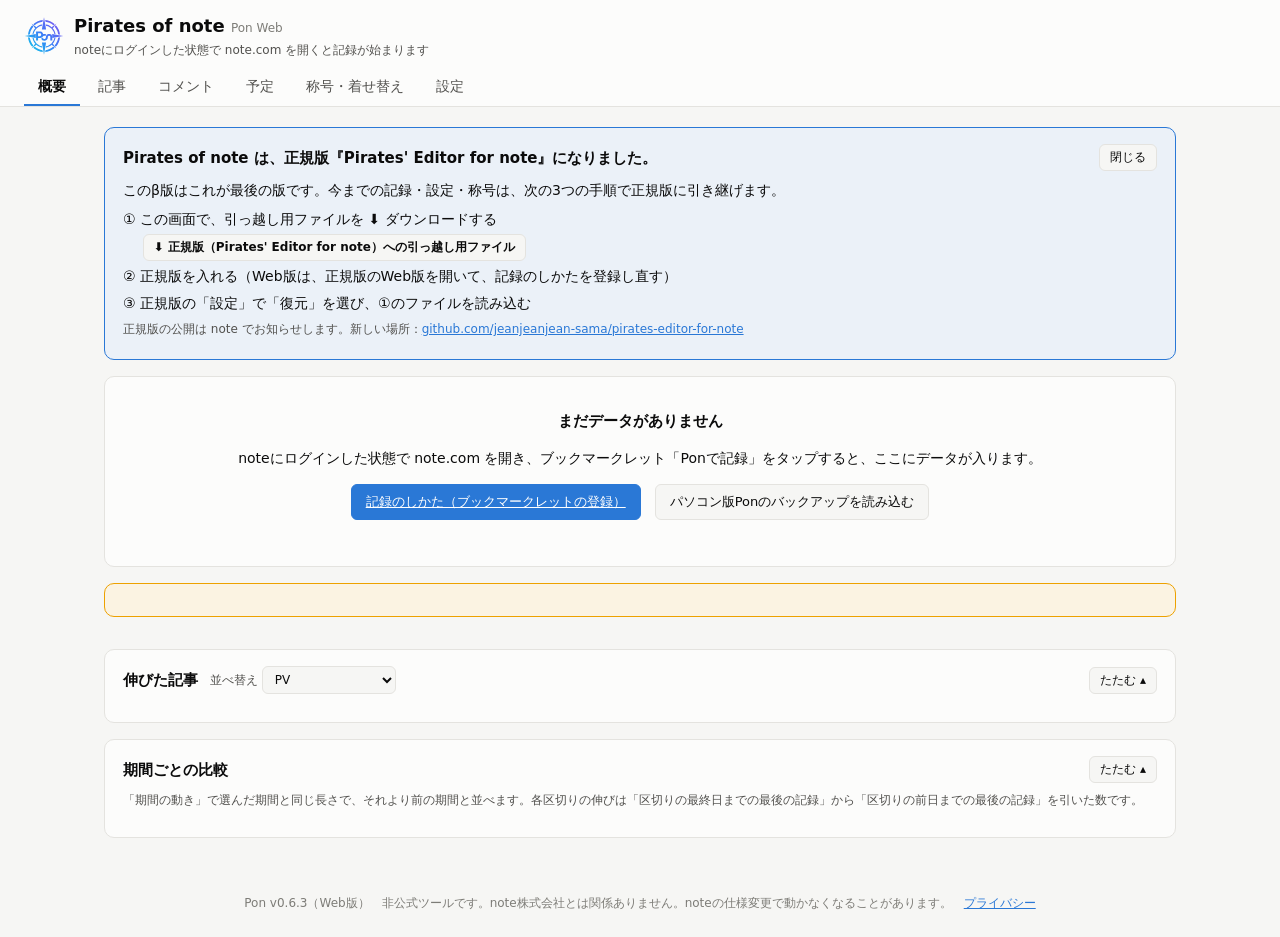
==== commit 4ecd9d4b: "v0.6.3" ====
--- a/docs/index.html
+++ b/docs/index.html
@@ -19,6 +19,7 @@
     <div>
       <h1>Pirates of note <span class="meta">Pon Web</span></h1>
       <p class="sub" id="whoami">読み込み中…</p>
+      <a href="#" class="move-link" id="moveLink" data-move="open" hidden>正規版への引っ越し</a>
     </div>
   </div>
   <div class="tabs-wrap" id="tabsWrap">
@@ -36,6 +37,8 @@
 </header>
 
 <main>
+  <!-- v0.6.3：正規版（Pirates' Editor for note）に移りました（中身は move.js） -->
+  <div id="moveBanner" class="card banner move" role="region" aria-label="正規版への引っ越しの案内" hidden></div>
   <!-- 概要 -->
   <section id="tab-overview" class="tab">
     <div id="emptyState" class="card empty" hidden>
@@ -85,29 +88,6 @@
         <h2>期間の動き <button type="button" class="btn small" data-action="share-open" title="noteの振り返り記事に使う文字や画像を作ります">共有用に出す</button></h2>
       </div>
       <div id="periodBody"></div>
-    </div>
-
-    <div class="card" id="chartCard">
-      <div class="card-head">
-        <h2 id="chartTitle">推移</h2>
-        <div class="controls">
-          <label>指標
-            <select id="metricSel">
-              <option value="pv">ページビュー</option>
-              <option value="imp">インプレッション</option>
-              <option value="like">スキ</option>
-              <option value="comment">コメント</option>
-              <option value="follower">フォロワー</option>
-            </select>
-          </label>
-          <div class="seg" role="group" aria-label="表示方法">
-            <button data-mode="diff" aria-pressed="true">増えた数</button>
-            <button data-mode="total" aria-pressed="false">累計</button>
-          </div>
-        </div>
-      </div>
-      <div id="chart" class="chart"></div>
-      <p class="hint" id="chartHint"></p>
     </div>
 
     <div class="card" id="growthCard">
@@ -402,6 +382,11 @@
         <button class="btn dl" data-action="json-backup">⬇ バックアップをダウンロード（JSON）</button>
         <button class="btn web-only" data-action="share-backup">⬆ バックアップを共有（ドライブなどに置く）</button>
         <label class="btn">⬆ バックアップファイルから復元<input type="file" accept="application/json" id="importFile" hidden></label>
+      </div>
+      <h3 class="subhead">正規版への引っ越し</h3>
+      <p class="hint">Pirates of note は、正規版『Pirates' Editor for note』になりました。下のファイルを ⬇ ダウンロードして、正規版の「復元」で読み込むと、記録・設定・称号を引き継げます（このファイルはβ版のPonでは読み込めません）。</p>
+      <div class="btn-row">
+        <button class="btn dl" data-action="move-file">⬇ 正規版（Pirates' Editor for note）への引っ越し用ファイル</button>
       </div>
     </div>
 
@@ -446,5 +431,6 @@
 <script src="app/bodies.js"></script>
 <script src="app/perks.js"></script>
 <script src="app/webapp.js"></script>
+<script src="app/move.js"></script>
 </body>
 </html>
--- a/docs/app/dashboard.css
+++ b/docs/app/dashboard.css
@@ -434,7 +434,7 @@
 .flow-chart .hit { fill: transparent; cursor: crosshair; }
 @media (max-width: 640px) {
   .period-nav .pnav-range { order: 0; flex: 1 1 auto; font-size: 12px; }
-  .period-nav .wide { display: none; }
+  .period-nav .wide, #periodBody .seg .wide { display: none; }
   .period-bar { padding: 6px 8px; gap: 4px 6px; flex-wrap: wrap; }
   .period-bar .pk-seg { display: none; }
   .period-bar .pk-select { display: inline-block; width: auto; max-width: 8.5em; flex: 0 0 auto; }
@@ -685,3 +685,21 @@
 
 /* v0.6.2 K：最後にコメントを確かめた時刻 */
 .hint.look-at { margin-top: 14px; }
+
+/* v0.6.3：正規版への引っ越し */
+.banner.move { border-color: var(--accent); background: color-mix(in srgb, var(--accent) 8%, var(--surface)); }
+.banner.move h2 { font-size: 15px; margin: 0; }
+.move-steps { margin: 6px 0; padding-left: 0; list-style: none; }
+.move-steps li { margin: 4px 0; padding-left: 1.4em; text-indent: -1.4em; }
+.move-steps li .btn { text-indent: 0; }
+.move-steps .btn { margin-top: 4px; white-space: normal; text-align: left; }
+.move-link { display: inline-block; font-size: 12px; margin-top: 2px; color: inherit; text-decoration: underline; }
+html[data-theme] .top .move-link { color: var(--head-sub); }
+
+/* v0.6.3：日ごとの動きにフォロワー（指標の色がないので着せ替えの色） */
+.flow-chart .c-follower { fill: var(--series-1); }
+.flow-chart .cur-line.c-follower, .flow-chart .gap-line.c-follower { stroke: var(--series-1); }
+.flow-chart .pt.c-follower.multi, .flow-chart .pt.c-follower.part { stroke: var(--series-1); }
+.flow-chart .zero.c-follower { stroke: var(--series-1); }
+.flow-chart .ptitle.c-follower-t { fill: var(--series-1); }
+.seg button:disabled { opacity: .45; cursor: not-allowed; }
